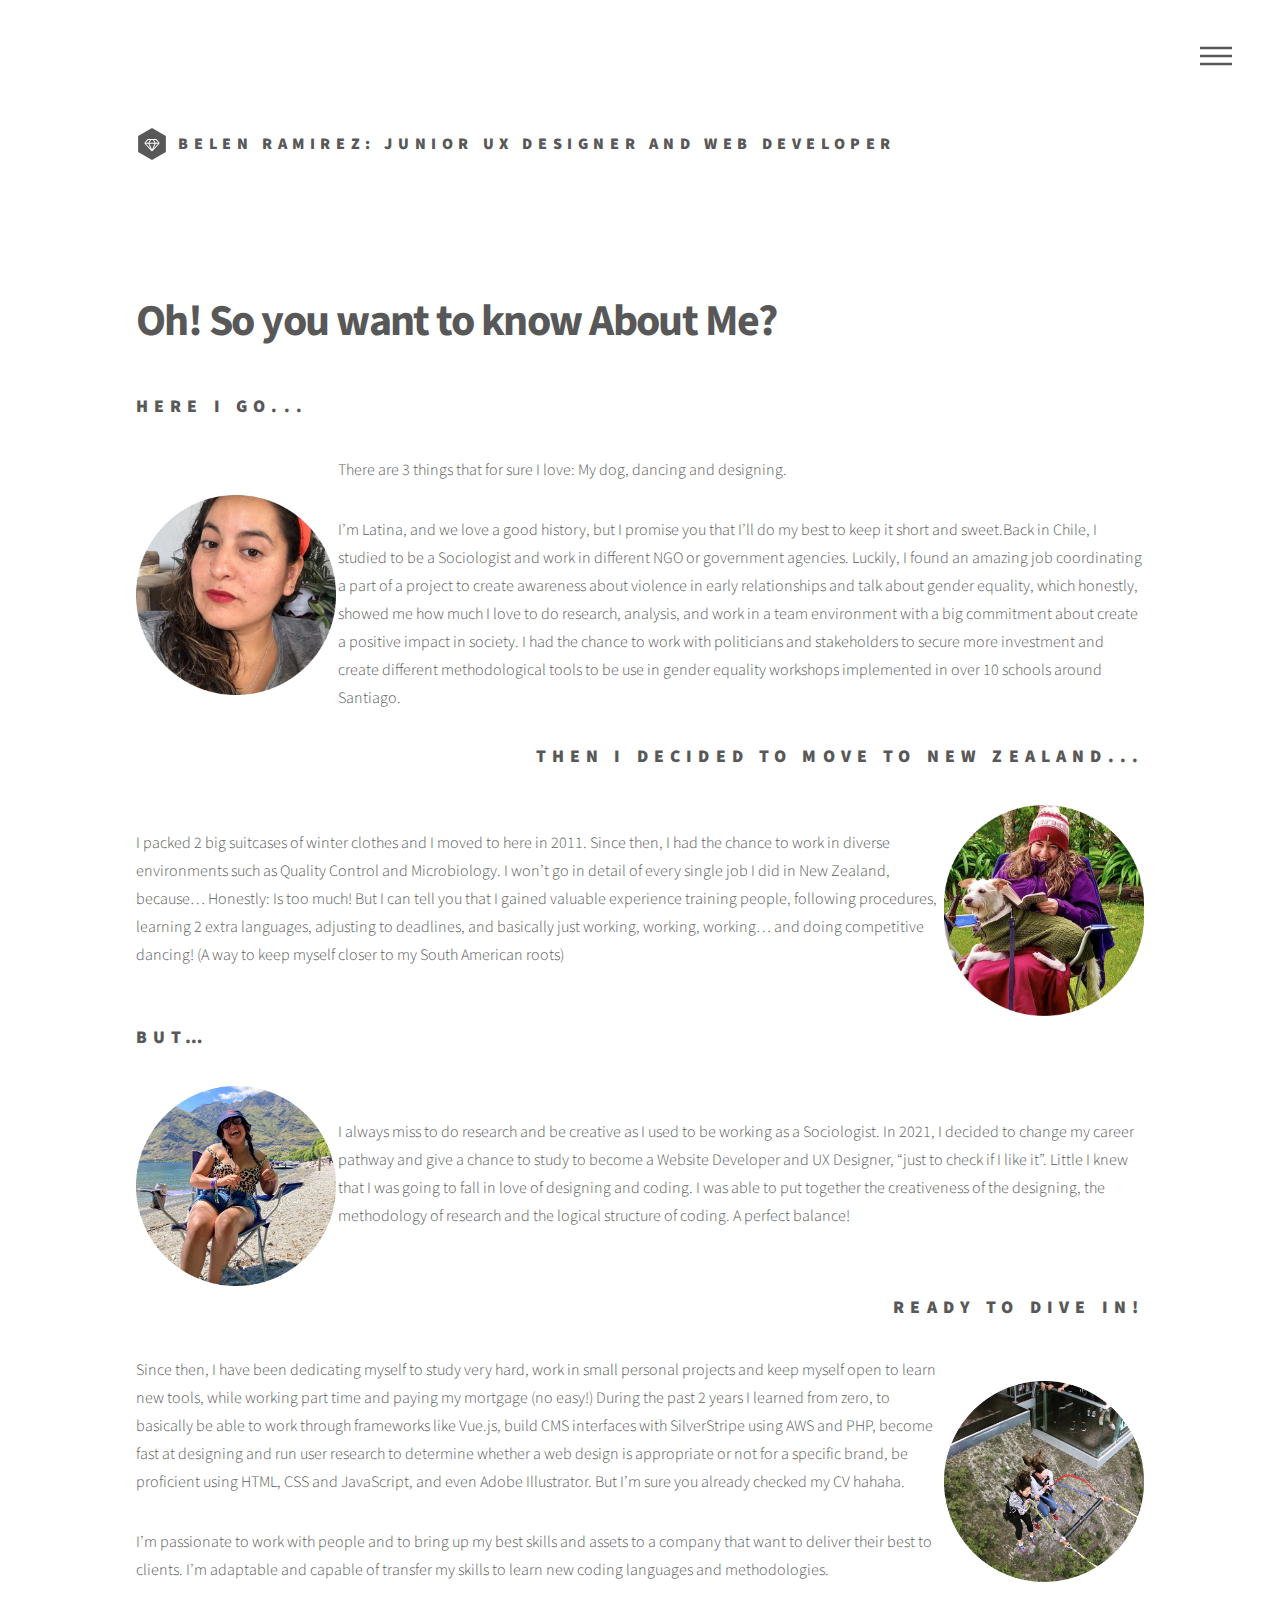
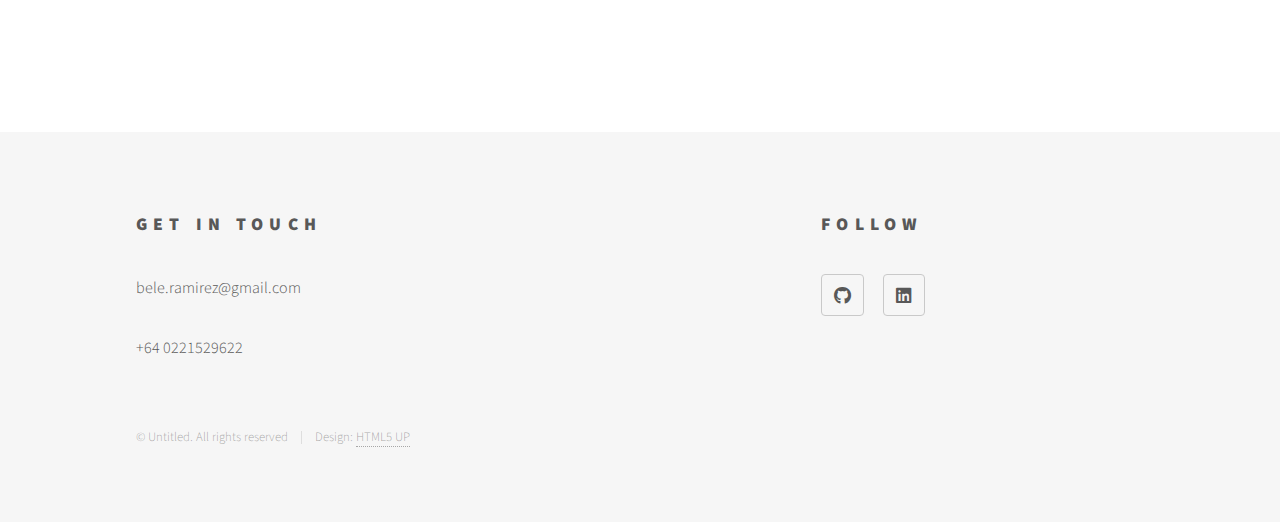
==== about.html @ e883ad3a "about_me_page" ====
<!DOCTYPE HTML>
<!--
	Phantom by HTML5 UP
	html5up.net | @ajlkn
	Free for personal and commercial use under the CCA 3.0 license (html5up.net/license)
-->
<html>
	<head>
		<title>Belen Ramirez Developer & Designer</title>
		<meta charset="utf-8" />
		<meta name="viewport" content="width=device-width, initial-scale=1, user-scalable=no" />
		<link rel="stylesheet" href="assets/css/main.css" />
		<noscript><link rel="stylesheet" href="assets/css/noscript.css" /></noscript>
		<link rel="stylesheet" href="assets/css/my-css.css">
	</head>
	<body class="is-preload">
		<!-- Wrapper -->
			<div id="wrapper">

				<!-- Header -->
					<header id="header">
						<div class="inner">

							<!-- Logo -->
                            <a href="index.html" class="logo">
                                <span class="symbol"><img src="images/logo.svg" alt="" /></span><span class="title">Belen Ramirez: Junior UX Designer and Web Developer </span>
                            </a>

							<!-- Nav -->
								<nav>
									<ul>
										<li><a href="#menu">Menu</a></li>
									</ul>
								</nav>

						</div>
					</header>

				<!-- Menu -->
					<nav id="menu">
						<h2>Menu</h2>
                        <ul>
							<li><a href="index.html">Home</a></li>
							<li><a href="about.html">About</a></li>
							<!-- <li><a href="generic.html">Tempus etiam</a></li>
							<li><a href="generic.html">Consequat dolor</a></li>
							<li><a href="elements.html">Elements</a></li> -->
						</ul>
					</nav>

				<!-- Main -->
					<div id="main">
						<div class="inner">
							<h1>Oh! So you want to know About Me?</h1>
							<!-- <div id="about">
								<img src="./images/about.png" alt="" />
							</div> -->
							<div class="about-me-wrapper">
								<h2 class="about-me-title">Here I go...</h2>
								<div class="about-me-paragraph-wrapper">
									<div class="img-wrapper">
										<img src="./images/about-me-1.png" alt="">
									</div>
									<div class="paragraph-wrapper">
										<p class="paragraph">There are 3 things that for sure I love: My dog, dancing and designing.</p>

										<p class="paragraph">I’m Latina, and we love a good history, but I promise you that I’ll do my best to keep it short and sweet.Back in Chile, I studied to be a Sociologist and work in different NGO or government agencies. Luckily, I found an amazing job coordinating a part of a project to create awareness about violence in early relationships and talk about gender equality, which honestly, showed me how much I love to do research, analysis, and work in a team environment with a big commitment about create a positive impact in society. I had the chance to work with politicians and stakeholders to secure more investment and create different methodological tools to be use in gender equality workshops implemented in over 10 schools around Santiago. </p>
									</div>
								</div>
								<h2 class="right-align">Then I decided to move to New Zealand...</h2>

								<div class="about-me-paragraph-wrapper inverted">
									<div class="img-wrapper">
										<img src="./images/about-me-2.png" alt="">
									</div>
									<div class="paragraph-wrapper">

										<p class="paragraph">I packed 2 big suitcases of winter clothes and I moved to here in 2011. Since then, I had the chance to work in diverse environments such as Quality Control and Microbiology. I won’t go in detail of every single job I did in New Zealand, because… Honestly: Is too much! But I can tell you that I gained valuable experience training people, following procedures, learning 2 extra languages, adjusting to deadlines, and basically just working, working, working…  and doing competitive dancing! (A way to keep myself closer to my South American roots) </p>
									</div>
								</div>

								<h2 class="about-me-title">But…</h2>
								<div class="about-me-paragraph-wrapper">
									<div class="img-wrapper">
										<img src="./images/about-me-4.png" alt="">
									</div>
									<div class="paragraph-wrapper">
										<p class="paragraph">I always miss to do research and be creative as I used to be working as a Sociologist. In 2021, I decided to change my career pathway and give a chance to study to become a Website Developer and UX Designer, “just to check if I like it”. Little I knew that I was going to fall in love of designing and coding. I was able to put together the creativeness of the designing, the methodology of research and the logical structure of coding. A perfect balance!</p>
									</div>
								</div>
								<h2 class="right-align">Ready to dive in!</h2>
								<div class="about-me-paragraph-wrapper inverted">
									<div class="img-wrapper">
										<img src="./images/about-me-6.png" alt="">
									</div>
									<div class="paragraph-wrapper">

										<p class="paragraph">Since then, I have been dedicating myself to study very hard, work in small personal projects and keep myself open to learn new tools, while working part time and paying my mortgage (no easy!) During the past 2 years I learned from zero, to basically be able to work through frameworks like Vue.js, build CMS interfaces with SilverStripe using AWS and PHP, become fast at designing and run user research to determine whether a web design is appropriate or not for a specific brand, be proficient using HTML, CSS and JavaScript, and even Adobe Illustrator. But I’m sure you already checked my CV hahaha.  </p>

										<p class="paragraph">I’m passionate to work with people and to bring up my best skills and assets to a company that want to deliver their best to clients. I’m adaptable and capable of transfer my skills to learn new coding languages and methodologies.</p>
									</div>
								</div>
							</div>
							
						</div>
					</div>

				<!-- Footer -->
					<footer id="footer">
						<div class="inner">
							<section>
								<h2>Get in touch</h2>
                                <p>bele.ramirez@gmail.com</p>
                                <p>+64 0221529622</p>
								<!-- <form method="post" action="#">
									<div class="fields">
										<div class="field half">
											<input type="text" name="name" id="name" placeholder="Name" />
										</div>
										<div class="field half">
											<input type="email" name="email" id="email" placeholder="Email" />
										</div>
										<div class="field">
											<textarea name="message" id="message" placeholder="Message"></textarea>
										</div>
									</div>
									<ul class="actions">
										<li><input type="submit" value="Send" class="primary" /></li>
									</ul>
								</form> -->
							</section>
							<section>
								<h2>Follow</h2>
								<ul class="icons">
									<li><a href="https://github.com/Bolognesia" class="icon brands style2 fa-github"><span class="label">GitHub</span></a></li>
									<li><a href="https://www.linkedin.com/in/belen-ramirez-nz/" class="icon brands style2 fa-linkedin"><span class="label">Linkedin</span></a></li>
								</ul>
							</section>
							<ul class="copyright">
								<li>&copy; Untitled. All rights reserved</li><li>Design: <a href="http://html5up.net">HTML5 UP</a></li>
							</ul>
						</div>
					</footer>

			</div>

		<!-- Scripts -->
			<script src="assets/js/jquery.min.js"></script>
			<script src="assets/js/browser.min.js"></script>
			<script src="assets/js/breakpoints.min.js"></script>
			<script src="assets/js/util.js"></script>
			<script src="assets/js/main.js"></script>

	</body>
</html>
---- assets/css/main.css ----
@import url(fontawesome-all.min.css);
@import url("https://fonts.googleapis.com/css?family=Source+Sans+Pro:300,700,900");

/*
	Phantom by HTML5 UP
	html5up.net | @ajlkn
	Free for personal and commercial use under the CCA 3.0 license (html5up.net/license)
*/

html, body, div, span, applet, object,
iframe, h1, h2, h3, h4, h5, h6, p, blockquote,
pre, a, abbr, acronym, address, big, cite,
code, del, dfn, em, img, ins, kbd, q, s, samp,
small, strike, strong, sub, sup, tt, var, b,
u, i, center, dl, dt, dd, ol, ul, li, fieldset,
form, label, legend, table, caption, tbody,
tfoot, thead, tr, th, td, article, aside,
canvas, details, embed, figure, figcaption,
footer, header, hgroup, menu, nav, output, ruby,
section, summary, time, mark, audio, video {
	margin: 0;
	padding: 0;
	border: 0;
	font-size: 100%;
	font: inherit;
	vertical-align: baseline;}

article, aside, details, figcaption, figure,
footer, header, hgroup, menu, nav, section {
	display: block;}

body {
	line-height: 1;
}

ol, ul {
	list-style: none;
}

blockquote, q {
	quotes: none;
}

	blockquote:before, blockquote:after, q:before, q:after {
		content: '';
		content: none;
	}

table {
	border-collapse: collapse;
	border-spacing: 0;
}

body {
	-webkit-text-size-adjust: none;
}

mark {
	background-color: transparent;
	color: inherit;
}

input::-moz-focus-inner {
	border: 0;
	padding: 0;
}

input, select, textarea {
	-moz-appearance: none;
	-webkit-appearance: none;
	-ms-appearance: none;
	appearance: none;
}

/* Basic */

	@-ms-viewport {
		width: device-width;
	}

	body {
		-ms-overflow-style: scrollbar;
	}

	@media screen and (max-width: 480px) {

		html, body {
			min-width: 320px;
		}

	}

	html {
		box-sizing: border-box;
	}

	*, *:before, *:after {
		box-sizing: inherit;
	}

	body {
		background: #ffffff;
	}

		body.is-preload *, body.is-preload *:before, body.is-preload *:after {
			-moz-animation: none !important;
			-webkit-animation: none !important;
			-ms-animation: none !important;
			animation: none !important;
			-moz-transition: none !important;
			-webkit-transition: none !important;
			-ms-transition: none !important;
			transition: none !important;
		}

/* Type */

	body, input, select, textarea {
		color: #585858;
		font-family: "Source Sans Pro", Helvetica, sans-serif;
		font-size: 16pt;
		font-weight: 300;
		line-height: 1.75;
	}

		@media screen and (max-width: 1680px) {

			body, input, select, textarea {
				font-size: 14pt;
			}

		}

		@media screen and (max-width: 1280px) {

			body, input, select, textarea {
				font-size: 12pt;
			}

		}

	a {
		-moz-transition: border-bottom-color 0.2s ease, color 0.2s ease;
		-webkit-transition: border-bottom-color 0.2s ease, color 0.2s ease;
		-ms-transition: border-bottom-color 0.2s ease, color 0.2s ease;
		transition: border-bottom-color 0.2s ease, color 0.2s ease;
		text-decoration: none;
		color: #585858;
		border-bottom: dotted 1px rgba(88, 88, 88, 0.5);
	}

		a:hover {
			border-bottom-color: transparent;
			color: #f2849e !important;
		}

	strong, b {
		font-weight: 900;
	}

	em, i {
		font-style: italic;
	}

	p {
		margin: 0 0 2em 0;
	}

	h1 {
		font-size: 2.75em;
		font-weight: 700;
		line-height: 1.3;
		margin: 0 0 1em 0;
		letter-spacing: -0.035em;
	}

		h1 a {
			color: inherit;
		}

		@media screen and (max-width: 736px) {

			h1 {
				font-size: 2em;
				margin: 0 0 1em 0;
			}

		}

		@media screen and (max-width: 360px) {

			h1 {
				font-size: 1.75em;
			}

		}

	h2, h3, h4, h5, h6 {
		font-weight: 900;
		line-height: 1.5;
		margin: 0 0 2em 0;
		text-transform: uppercase;
		letter-spacing: 0.35em;
	}

		h2 a, h3 a, h4 a, h5 a, h6 a {
			color: inherit;
		}

	h2 {
		font-size: 1.1em;
	}

	h3 {
		font-size: 1em;
	}

	h4 {
		font-size: 0.8em;
	}

	h5 {
		font-size: 0.8em;
	}

	h6 {
		font-size: 0.8em;
	}

	@media screen and (max-width: 980px) {

		h1 br, h2 br, h3 br, h4 br, h5 br, h6 br {
			display: none;
		}

	}

	@media screen and (max-width: 736px) {

		h2 {
			font-size: 1em;
		}

		h3 {
			font-size: 0.8em;
		}

	}

	sub {
		font-size: 0.8em;
		position: relative;
		top: 0.5em;
	}

	sup {
		font-size: 0.8em;
		position: relative;
		top: -0.5em;
	}

	blockquote {
		border-left: solid 4px #c9c9c9;
		font-style: italic;
		margin: 0 0 2em 0;
		padding: 0.5em 0 0.5em 2em;
	}

	code {
		background: rgba(144, 144, 144, 0.075);
		border-radius: 4px;
		border: solid 1px #c9c9c9;
		font-family: "Courier New", monospace;
		font-size: 0.9em;
		margin: 0 0.25em;
		padding: 0.25em 0.65em;
	}

	pre {
		-webkit-overflow-scrolling: touch;
		font-family: "Courier New", monospace;
		font-size: 0.9em;
		margin: 0 0 2em 0;
	}

		pre code {
			display: block;
			line-height: 1.75;
			padding: 1em 1.5em;
			overflow-x: auto;
		}

	hr {
		border: 0;
		border-bottom: solid 1px #c9c9c9;
		margin: 2em 0;
	}

		hr.major {
			margin: 3em 0;
		}

	.align-left {
		text-align: left;
	}

	.align-center {
		text-align: center;
	}

	.align-right {
		text-align: right;
	}

/* Row */

	.row {
		display: flex;
		flex-wrap: wrap;
		box-sizing: border-box;
		align-items: stretch;
	}

		.row > * {
			box-sizing: border-box;
		}

		.row.gtr-uniform > * > :last-child {
			margin-bottom: 0;
		}

		.row.aln-left {
			justify-content: flex-start;
		}

		.row.aln-center {
			justify-content: center;
		}

		.row.aln-right {
			justify-content: flex-end;
		}

		.row.aln-top {
			align-items: flex-start;
		}

		.row.aln-middle {
			align-items: center;
		}

		.row.aln-bottom {
			align-items: flex-end;
		}

		.row > .imp {
			order: -1;
		}

		.row > .col-1 {
			width: 8.33333%;
		}

		.row > .off-1 {
			margin-left: 8.33333%;
		}

		.row > .col-2 {
			width: 16.66667%;
		}

		.row > .off-2 {
			margin-left: 16.66667%;
		}

		.row > .col-3 {
			width: 25%;
		}

		.row > .off-3 {
			margin-left: 25%;
		}

		.row > .col-4 {
			width: 33.33333%;
		}

		.row > .off-4 {
			margin-left: 33.33333%;
		}

		.row > .col-5 {
			width: 41.66667%;
		}

		.row > .off-5 {
			margin-left: 41.66667%;
		}

		.row > .col-6 {
			width: 50%;
		}

		.row > .off-6 {
			margin-left: 50%;
		}

		.row > .col-7 {
			width: 58.33333%;
		}

		.row > .off-7 {
			margin-left: 58.33333%;
		}

		.row > .col-8 {
			width: 66.66667%;
		}

		.row > .off-8 {
			margin-left: 66.66667%;
		}

		.row > .col-9 {
			width: 75%;
		}

		.row > .off-9 {
			margin-left: 75%;
		}

		.row > .col-10 {
			width: 83.33333%;
		}

		.row > .off-10 {
			margin-left: 83.33333%;
		}

		.row > .col-11 {
			width: 91.66667%;
		}

		.row > .off-11 {
			margin-left: 91.66667%;
		}

		.row > .col-12 {
			width: 100%;
		}

		.row > .off-12 {
			margin-left: 100%;
		}

		.row.gtr-0 {
			margin-top: 0;
			margin-left: 0em;
		}

			.row.gtr-0 > * {
				padding: 0 0 0 0em;
			}

			.row.gtr-0.gtr-uniform {
				margin-top: 0em;
			}

				.row.gtr-0.gtr-uniform > * {
					padding-top: 0em;
				}

		.row.gtr-25 {
			margin-top: 0;
			margin-left: -0.5em;
		}

			.row.gtr-25 > * {
				padding: 0 0 0 0.5em;
			}

			.row.gtr-25.gtr-uniform {
				margin-top: -0.5em;
			}

				.row.gtr-25.gtr-uniform > * {
					padding-top: 0.5em;
				}

		.row.gtr-50 {
			margin-top: 0;
			margin-left: -1em;
		}

			.row.gtr-50 > * {
				padding: 0 0 0 1em;
			}

			.row.gtr-50.gtr-uniform {
				margin-top: -1em;
			}

				.row.gtr-50.gtr-uniform > * {
					padding-top: 1em;
				}

		.row {
			margin-top: 0;
			margin-left: -2em;
		}

			.row > * {
				padding: 0 0 0 2em;
			}

			.row.gtr-uniform {
				margin-top: -2em;
			}

				.row.gtr-uniform > * {
					padding-top: 2em;
				}

		.row.gtr-150 {
			margin-top: 0;
			margin-left: -3em;
		}

			.row.gtr-150 > * {
				padding: 0 0 0 3em;
			}

			.row.gtr-150.gtr-uniform {
				margin-top: -3em;
			}

				.row.gtr-150.gtr-uniform > * {
					padding-top: 3em;
				}

		.row.gtr-200 {
			margin-top: 0;
			margin-left: -4em;
		}

			.row.gtr-200 > * {
				padding: 0 0 0 4em;
			}

			.row.gtr-200.gtr-uniform {
				margin-top: -4em;
			}

				.row.gtr-200.gtr-uniform > * {
					padding-top: 4em;
				}

		@media screen and (max-width: 1680px) {

			.row {
				display: flex;
				flex-wrap: wrap;
				box-sizing: border-box;
				align-items: stretch;
			}

				.row > * {
					box-sizing: border-box;
				}

				.row.gtr-uniform > * > :last-child {
					margin-bottom: 0;
				}

				.row.aln-left {
					justify-content: flex-start;
				}

				.row.aln-center {
					justify-content: center;
				}

				.row.aln-right {
					justify-content: flex-end;
				}

				.row.aln-top {
					align-items: flex-start;
				}

				.row.aln-middle {
					align-items: center;
				}

				.row.aln-bottom {
					align-items: flex-end;
				}

				.row > .imp-xlarge {
					order: -1;
				}

				.row > .col-1-xlarge {
					width: 8.33333%;
				}

				.row > .off-1-xlarge {
					margin-left: 8.33333%;
				}

				.row > .col-2-xlarge {
					width: 16.66667%;
				}

				.row > .off-2-xlarge {
					margin-left: 16.66667%;
				}

				.row > .col-3-xlarge {
					width: 25%;
				}

				.row > .off-3-xlarge {
					margin-left: 25%;
				}

				.row > .col-4-xlarge {
					width: 33.33333%;
				}

				.row > .off-4-xlarge {
					margin-left: 33.33333%;
				}

				.row > .col-5-xlarge {
					width: 41.66667%;
				}

				.row > .off-5-xlarge {
					margin-left: 41.66667%;
				}

				.row > .col-6-xlarge {
					width: 50%;
				}

				.row > .off-6-xlarge {
					margin-left: 50%;
				}

				.row > .col-7-xlarge {
					width: 58.33333%;
				}

				.row > .off-7-xlarge {
					margin-left: 58.33333%;
				}

				.row > .col-8-xlarge {
					width: 66.66667%;
				}

				.row > .off-8-xlarge {
					margin-left: 66.66667%;
				}

				.row > .col-9-xlarge {
					width: 75%;
				}

				.row > .off-9-xlarge {
					margin-left: 75%;
				}

				.row > .col-10-xlarge {
					width: 83.33333%;
				}

				.row > .off-10-xlarge {
					margin-left: 83.33333%;
				}

				.row > .col-11-xlarge {
					width: 91.66667%;
				}

				.row > .off-11-xlarge {
					margin-left: 91.66667%;
				}

				.row > .col-12-xlarge {
					width: 100%;
				}

				.row > .off-12-xlarge {
					margin-left: 100%;
				}

				.row.gtr-0 {
					margin-top: 0;
					margin-left: 0em;
				}

					.row.gtr-0 > * {
						padding: 0 0 0 0em;
					}

					.row.gtr-0.gtr-uniform {
						margin-top: 0em;
					}

						.row.gtr-0.gtr-uniform > * {
							padding-top: 0em;
						}

				.row.gtr-25 {
					margin-top: 0;
					margin-left: -0.5em;
				}

					.row.gtr-25 > * {
						padding: 0 0 0 0.5em;
					}

					.row.gtr-25.gtr-uniform {
						margin-top: -0.5em;
					}

						.row.gtr-25.gtr-uniform > * {
							padding-top: 0.5em;
						}

				.row.gtr-50 {
					margin-top: 0;
					margin-left: -1em;
				}

					.row.gtr-50 > * {
						padding: 0 0 0 1em;
					}

					.row.gtr-50.gtr-uniform {
						margin-top: -1em;
					}

						.row.gtr-50.gtr-uniform > * {
							padding-top: 1em;
						}

				.row {
					margin-top: 0;
					margin-left: -2em;
				}

					.row > * {
						padding: 0 0 0 2em;
					}

					.row.gtr-uniform {
						margin-top: -2em;
					}

						.row.gtr-uniform > * {
							padding-top: 2em;
						}

				.row.gtr-150 {
					margin-top: 0;
					margin-left: -3em;
				}

					.row.gtr-150 > * {
						padding: 0 0 0 3em;
					}

					.row.gtr-150.gtr-uniform {
						margin-top: -3em;
					}

						.row.gtr-150.gtr-uniform > * {
							padding-top: 3em;
						}

				.row.gtr-200 {
					margin-top: 0;
					margin-left: -4em;
				}

					.row.gtr-200 > * {
						padding: 0 0 0 4em;
					}

					.row.gtr-200.gtr-uniform {
						margin-top: -4em;
					}

						.row.gtr-200.gtr-uniform > * {
							padding-top: 4em;
						}

		}

		@media screen and (max-width: 1280px) {

			.row {
				display: flex;
				flex-wrap: wrap;
				box-sizing: border-box;
				align-items: stretch;
			}

				.row > * {
					box-sizing: border-box;
				}

				.row.gtr-uniform > * > :last-child {
					margin-bottom: 0;
				}

				.row.aln-left {
					justify-content: flex-start;
				}

				.row.aln-center {
					justify-content: center;
				}

				.row.aln-right {
					justify-content: flex-end;
				}

				.row.aln-top {
					align-items: flex-start;
				}

				.row.aln-middle {
					align-items: center;
				}

				.row.aln-bottom {
					align-items: flex-end;
				}

				.row > .imp-large {
					order: -1;
				}

				.row > .col-1-large {
					width: 8.33333%;
				}

				.row > .off-1-large {
					margin-left: 8.33333%;
				}

				.row > .col-2-large {
					width: 16.66667%;
				}

				.row > .off-2-large {
					margin-left: 16.66667%;
				}

				.row > .col-3-large {
					width: 25%;
				}

				.row > .off-3-large {
					margin-left: 25%;
				}

				.row > .col-4-large {
					width: 33.33333%;
				}

				.row > .off-4-large {
					margin-left: 33.33333%;
				}

				.row > .col-5-large {
					width: 41.66667%;
				}

				.row > .off-5-large {
					margin-left: 41.66667%;
				}

				.row > .col-6-large {
					width: 50%;
				}

				.row > .off-6-large {
					margin-left: 50%;
				}

				.row > .col-7-large {
					width: 58.33333%;
				}

				.row > .off-7-large {
					margin-left: 58.33333%;
				}

				.row > .col-8-large {
					width: 66.66667%;
				}

				.row > .off-8-large {
					margin-left: 66.66667%;
				}

				.row > .col-9-large {
					width: 75%;
				}

				.row > .off-9-large {
					margin-left: 75%;
				}

				.row > .col-10-large {
					width: 83.33333%;
				}

				.row > .off-10-large {
					margin-left: 83.33333%;
				}

				.row > .col-11-large {
					width: 91.66667%;
				}

				.row > .off-11-large {
					margin-left: 91.66667%;
				}

				.row > .col-12-large {
					width: 100%;
				}

				.row > .off-12-large {
					margin-left: 100%;
				}

				.row.gtr-0 {
					margin-top: 0;
					margin-left: 0em;
				}

					.row.gtr-0 > * {
						padding: 0 0 0 0em;
					}

					.row.gtr-0.gtr-uniform {
						margin-top: 0em;
					}

						.row.gtr-0.gtr-uniform > * {
							padding-top: 0em;
						}

				.row.gtr-25 {
					margin-top: 0;
					margin-left: -0.5em;
				}

					.row.gtr-25 > * {
						padding: 0 0 0 0.5em;
					}

					.row.gtr-25.gtr-uniform {
						margin-top: -0.5em;
					}

						.row.gtr-25.gtr-uniform > * {
							padding-top: 0.5em;
						}

				.row.gtr-50 {
					margin-top: 0;
					margin-left: -1em;
				}

					.row.gtr-50 > * {
						padding: 0 0 0 1em;
					}

					.row.gtr-50.gtr-uniform {
						margin-top: -1em;
					}

						.row.gtr-50.gtr-uniform > * {
							padding-top: 1em;
						}

				.row {
					margin-top: 0;
					margin-left: -2em;
				}

					.row > * {
						padding: 0 0 0 2em;
					}

					.row.gtr-uniform {
						margin-top: -2em;
					}

						.row.gtr-uniform > * {
							padding-top: 2em;
						}

				.row.gtr-150 {
					margin-top: 0;
					margin-left: -3em;
				}

					.row.gtr-150 > * {
						padding: 0 0 0 3em;
					}

					.row.gtr-150.gtr-uniform {
						margin-top: -3em;
					}

						.row.gtr-150.gtr-uniform > * {
							padding-top: 3em;
						}

				.row.gtr-200 {
					margin-top: 0;
					margin-left: -4em;
				}

					.row.gtr-200 > * {
						padding: 0 0 0 4em;
					}

					.row.gtr-200.gtr-uniform {
						margin-top: -4em;
					}

						.row.gtr-200.gtr-uniform > * {
							padding-top: 4em;
						}

		}

		@media screen and (max-width: 980px) {

			.row {
				display: flex;
				flex-wrap: wrap;
				box-sizing: border-box;
				align-items: stretch;
			}

				.row > * {
					box-sizing: border-box;
				}

				.row.gtr-uniform > * > :last-child {
					margin-bottom: 0;
				}

				.row.aln-left {
					justify-content: flex-start;
				}

				.row.aln-center {
					justify-content: center;
				}

				.row.aln-right {
					justify-content: flex-end;
				}

				.row.aln-top {
					align-items: flex-start;
				}

				.row.aln-middle {
					align-items: center;
				}

				.row.aln-bottom {
					align-items: flex-end;
				}

				.row > .imp-medium {
					order: -1;
				}

				.row > .col-1-medium {
					width: 8.33333%;
				}

				.row > .off-1-medium {
					margin-left: 8.33333%;
				}

				.row > .col-2-medium {
					width: 16.66667%;
				}

				.row > .off-2-medium {
					margin-left: 16.66667%;
				}

				.row > .col-3-medium {
					width: 25%;
				}

				.row > .off-3-medium {
					margin-left: 25%;
				}

				.row > .col-4-medium {
					width: 33.33333%;
				}

				.row > .off-4-medium {
					margin-left: 33.33333%;
				}

				.row > .col-5-medium {
					width: 41.66667%;
				}

				.row > .off-5-medium {
					margin-left: 41.66667%;
				}

				.row > .col-6-medium {
					width: 50%;
				}

				.row > .off-6-medium {
					margin-left: 50%;
				}

				.row > .col-7-medium {
					width: 58.33333%;
				}

				.row > .off-7-medium {
					margin-left: 58.33333%;
				}

				.row > .col-8-medium {
					width: 66.66667%;
				}

				.row > .off-8-medium {
					margin-left: 66.66667%;
				}

				.row > .col-9-medium {
					width: 75%;
				}

				.row > .off-9-medium {
					margin-left: 75%;
				}

				.row > .col-10-medium {
					width: 83.33333%;
				}

				.row > .off-10-medium {
					margin-left: 83.33333%;
				}

				.row > .col-11-medium {
					width: 91.66667%;
				}

				.row > .off-11-medium {
					margin-left: 91.66667%;
				}

				.row > .col-12-medium {
					width: 100%;
				}

				.row > .off-12-medium {
					margin-left: 100%;
				}

				.row.gtr-0 {
					margin-top: 0;
					margin-left: 0em;
				}

					.row.gtr-0 > * {
						padding: 0 0 0 0em;
					}

					.row.gtr-0.gtr-uniform {
						margin-top: 0em;
					}

						.row.gtr-0.gtr-uniform > * {
							padding-top: 0em;
						}

				.row.gtr-25 {
					margin-top: 0;
					margin-left: -0.375em;
				}

					.row.gtr-25 > * {
						padding: 0 0 0 0.375em;
					}

					.row.gtr-25.gtr-uniform {
						margin-top: -0.375em;
					}

						.row.gtr-25.gtr-uniform > * {
							padding-top: 0.375em;
						}

				.row.gtr-50 {
					margin-top: 0;
					margin-left: -0.75em;
				}

					.row.gtr-50 > * {
						padding: 0 0 0 0.75em;
					}

					.row.gtr-50.gtr-uniform {
						margin-top: -0.75em;
					}

						.row.gtr-50.gtr-uniform > * {
							padding-top: 0.75em;
						}

				.row {
					margin-top: 0;
					margin-left: -1.5em;
				}

					.row > * {
						padding: 0 0 0 1.5em;
					}

					.row.gtr-uniform {
						margin-top: -1.5em;
					}

						.row.gtr-uniform > * {
							padding-top: 1.5em;
						}

				.row.gtr-150 {
					margin-top: 0;
					margin-left: -2.25em;
				}

					.row.gtr-150 > * {
						padding: 0 0 0 2.25em;
					}

					.row.gtr-150.gtr-uniform {
						margin-top: -2.25em;
					}

						.row.gtr-150.gtr-uniform > * {
							padding-top: 2.25em;
						}

				.row.gtr-200 {
					margin-top: 0;
					margin-left: -3em;
				}

					.row.gtr-200 > * {
						padding: 0 0 0 3em;
					}

					.row.gtr-200.gtr-uniform {
						margin-top: -3em;
					}

						.row.gtr-200.gtr-uniform > * {
							padding-top: 3em;
						}

		}

		@media screen and (max-width: 736px) {

			.row {
				display: flex;
				flex-wrap: wrap;
				box-sizing: border-box;
				align-items: stretch;
			}

				.row > * {
					box-sizing: border-box;
				}

				.row.gtr-uniform > * > :last-child {
					margin-bottom: 0;
				}

				.row.aln-left {
					justify-content: flex-start;
				}

				.row.aln-center {
					justify-content: center;
				}

				.row.aln-right {
					justify-content: flex-end;
				}

				.row.aln-top {
					align-items: flex-start;
				}

				.row.aln-middle {
					align-items: center;
				}

				.row.aln-bottom {
					align-items: flex-end;
				}

				.row > .imp-small {
					order: -1;
				}

				.row > .col-1-small {
					width: 8.33333%;
				}

				.row > .off-1-small {
					margin-left: 8.33333%;
				}

				.row > .col-2-small {
					width: 16.66667%;
				}

				.row > .off-2-small {
					margin-left: 16.66667%;
				}

				.row > .col-3-small {
					width: 25%;
				}

				.row > .off-3-small {
					margin-left: 25%;
				}

				.row > .col-4-small {
					width: 33.33333%;
				}

				.row > .off-4-small {
					margin-left: 33.33333%;
				}

				.row > .col-5-small {
					width: 41.66667%;
				}

				.row > .off-5-small {
					margin-left: 41.66667%;
				}

				.row > .col-6-small {
					width: 50%;
				}

				.row > .off-6-small {
					margin-left: 50%;
				}

				.row > .col-7-small {
					width: 58.33333%;
				}

				.row > .off-7-small {
					margin-left: 58.33333%;
				}

				.row > .col-8-small {
					width: 66.66667%;
				}

				.row > .off-8-small {
					margin-left: 66.66667%;
				}

				.row > .col-9-small {
					width: 75%;
				}

				.row > .off-9-small {
					margin-left: 75%;
				}

				.row > .col-10-small {
					width: 83.33333%;
				}

				.row > .off-10-small {
					margin-left: 83.33333%;
				}

				.row > .col-11-small {
					width: 91.66667%;
				}

				.row > .off-11-small {
					margin-left: 91.66667%;
				}

				.row > .col-12-small {
					width: 100%;
				}

				.row > .off-12-small {
					margin-left: 100%;
				}

				.row.gtr-0 {
					margin-top: 0;
					margin-left: 0em;
				}

					.row.gtr-0 > * {
						padding: 0 0 0 0em;
					}

					.row.gtr-0.gtr-uniform {
						margin-top: 0em;
					}

						.row.gtr-0.gtr-uniform > * {
							padding-top: 0em;
						}

				.row.gtr-25 {
					margin-top: 0;
					margin-left: -0.25em;
				}

					.row.gtr-25 > * {
						padding: 0 0 0 0.25em;
					}

					.row.gtr-25.gtr-uniform {
						margin-top: -0.25em;
					}

						.row.gtr-25.gtr-uniform > * {
							padding-top: 0.25em;
						}

				.row.gtr-50 {
					margin-top: 0;
					margin-left: -0.5em;
				}

					.row.gtr-50 > * {
						padding: 0 0 0 0.5em;
					}

					.row.gtr-50.gtr-uniform {
						margin-top: -0.5em;
					}

						.row.gtr-50.gtr-uniform > * {
							padding-top: 0.5em;
						}

				.row {
					margin-top: 0;
					margin-left: -1em;
				}

					.row > * {
						padding: 0 0 0 1em;
					}

					.row.gtr-uniform {
						margin-top: -1em;
					}

						.row.gtr-uniform > * {
							padding-top: 1em;
						}

				.row.gtr-150 {
					margin-top: 0;
					margin-left: -1.5em;
				}

					.row.gtr-150 > * {
						padding: 0 0 0 1.5em;
					}

					.row.gtr-150.gtr-uniform {
						margin-top: -1.5em;
					}

						.row.gtr-150.gtr-uniform > * {
							padding-top: 1.5em;
						}

				.row.gtr-200 {
					margin-top: 0;
					margin-left: -2em;
				}

					.row.gtr-200 > * {
						padding: 0 0 0 2em;
					}

					.row.gtr-200.gtr-uniform {
						margin-top: -2em;
					}

						.row.gtr-200.gtr-uniform > * {
							padding-top: 2em;
						}

		}

		@media screen and (max-width: 480px) {

			.row {
				display: flex;
				flex-wrap: wrap;
				box-sizing: border-box;
				align-items: stretch;
			}

				.row > * {
					box-sizing: border-box;
				}

				.row.gtr-uniform > * > :last-child {
					margin-bottom: 0;
				}

				.row.aln-left {
					justify-content: flex-start;
				}

				.row.aln-center {
					justify-content: center;
				}

				.row.aln-right {
					justify-content: flex-end;
				}

				.row.aln-top {
					align-items: flex-start;
				}

				.row.aln-middle {
					align-items: center;
				}

				.row.aln-bottom {
					align-items: flex-end;
				}

				.row > .imp-xsmall {
					order: -1;
				}

				.row > .col-1-xsmall {
					width: 8.33333%;
				}

				.row > .off-1-xsmall {
					margin-left: 8.33333%;
				}

				.row > .col-2-xsmall {
					width: 16.66667%;
				}

				.row > .off-2-xsmall {
					margin-left: 16.66667%;
				}

				.row > .col-3-xsmall {
					width: 25%;
				}

				.row > .off-3-xsmall {
					margin-left: 25%;
				}

				.row > .col-4-xsmall {
					width: 33.33333%;
				}

				.row > .off-4-xsmall {
					margin-left: 33.33333%;
				}

				.row > .col-5-xsmall {
					width: 41.66667%;
				}

				.row > .off-5-xsmall {
					margin-left: 41.66667%;
				}

				.row > .col-6-xsmall {
					width: 50%;
				}

				.row > .off-6-xsmall {
					margin-left: 50%;
				}

				.row > .col-7-xsmall {
					width: 58.33333%;
				}

				.row > .off-7-xsmall {
					margin-left: 58.33333%;
				}

				.row > .col-8-xsmall {
					width: 66.66667%;
				}

				.row > .off-8-xsmall {
					margin-left: 66.66667%;
				}

				.row > .col-9-xsmall {
					width: 75%;
				}

				.row > .off-9-xsmall {
					margin-left: 75%;
				}

				.row > .col-10-xsmall {
					width: 83.33333%;
				}

				.row > .off-10-xsmall {
					margin-left: 83.33333%;
				}

				.row > .col-11-xsmall {
					width: 91.66667%;
				}

				.row > .off-11-xsmall {
					margin-left: 91.66667%;
				}

				.row > .col-12-xsmall {
					width: 100%;
				}

				.row > .off-12-xsmall {
					margin-left: 100%;
				}

				.row.gtr-0 {
					margin-top: 0;
					margin-left: 0em;
				}

					.row.gtr-0 > * {
						padding: 0 0 0 0em;
					}

					.row.gtr-0.gtr-uniform {
						margin-top: 0em;
					}

						.row.gtr-0.gtr-uniform > * {
							padding-top: 0em;
						}

				.row.gtr-25 {
					margin-top: 0;
					margin-left: -0.25em;
				}

					.row.gtr-25 > * {
						padding: 0 0 0 0.25em;
					}

					.row.gtr-25.gtr-uniform {
						margin-top: -0.25em;
					}

						.row.gtr-25.gtr-uniform > * {
							padding-top: 0.25em;
						}

				.row.gtr-50 {
					margin-top: 0;
					margin-left: -0.5em;
				}

					.row.gtr-50 > * {
						padding: 0 0 0 0.5em;
					}

					.row.gtr-50.gtr-uniform {
						margin-top: -0.5em;
					}

						.row.gtr-50.gtr-uniform > * {
							padding-top: 0.5em;
						}

				.row {
					margin-top: 0;
					margin-left: -1em;
				}

					.row > * {
						padding: 0 0 0 1em;
					}

					.row.gtr-uniform {
						margin-top: -1em;
					}

						.row.gtr-uniform > * {
							padding-top: 1em;
						}

				.row.gtr-150 {
					margin-top: 0;
					margin-left: -1.5em;
				}

					.row.gtr-150 > * {
						padding: 0 0 0 1.5em;
					}

					.row.gtr-150.gtr-uniform {
						margin-top: -1.5em;
					}

						.row.gtr-150.gtr-uniform > * {
							padding-top: 1.5em;
						}

				.row.gtr-200 {
					margin-top: 0;
					margin-left: -2em;
				}

					.row.gtr-200 > * {
						padding: 0 0 0 2em;
					}

					.row.gtr-200.gtr-uniform {
						margin-top: -2em;
					}

						.row.gtr-200.gtr-uniform > * {
							padding-top: 2em;
						}

		}

/* Section/Article */

	section.special, article.special {
		text-align: center;
	}

	header p {
		margin-top: -1em;
	}

	@media screen and (max-width: 736px) {

		header p {
			margin-top: 0;
		}

	}

/* Icon */

	.icon {
		text-decoration: none;
		border-bottom: none;
		position: relative;
	}

		.icon:before {
			-moz-osx-font-smoothing: grayscale;
			-webkit-font-smoothing: antialiased;
			display: inline-block;
			font-style: normal;
			font-variant: normal;
			text-rendering: auto;
			line-height: 1;
			text-transform: none !important;
			font-family: 'Font Awesome 5 Free';
			font-weight: 400;
		}

		.icon > .label {
			display: none;
		}

		.icon:before {
			line-height: inherit;
		}

		.icon.solid:before {
			font-weight: 900;
		}

		.icon.brands:before {
			font-family: 'Font Awesome 5 Brands';
		}

		.icon.style2 {
			-moz-transition: background-color 0.2s ease-in-out, color 0.2s ease-in-out, border-color 0.2s ease-in-out;
			-webkit-transition: background-color 0.2s ease-in-out, color 0.2s ease-in-out, border-color 0.2s ease-in-out;
			-ms-transition: background-color 0.2s ease-in-out, color 0.2s ease-in-out, border-color 0.2s ease-in-out;
			transition: background-color 0.2s ease-in-out, color 0.2s ease-in-out, border-color 0.2s ease-in-out;
			background-color: transparent;
			border: solid 1px #c9c9c9;
			border-radius: 4px;
			width: 2.65em;
			height: 2.65em;
			display: inline-block;
			text-align: center;
			line-height: 2.65em;
			color: inherit;
		}

			.icon.style2:before {
				font-size: 1.1em;
			}

			.icon.style2:hover {
				color: #f2849e;
				border-color: #f2849e;
			}

			.icon.style2:active {
				background-color: rgba(242, 132, 158, 0.1);
			}

/* List */

	ol {
		list-style: decimal;
		margin: 0 0 2em 0;
		padding-left: 1.25em;
	}

		ol li {
			padding-left: 0.25em;
		}

	ul {
		list-style: disc;
		margin: 0 0 2em 0;
		padding-left: 1em;
	}

		ul li {
			padding-left: 0.5em;
		}

		ul.alt {
			list-style: none;
			padding-left: 0;
		}

			ul.alt li {
				border-top: solid 1px #c9c9c9;
				padding: 0.5em 0;
			}

				ul.alt li:first-child {
					border-top: 0;
					padding-top: 0;
				}

	dl {
		margin: 0 0 2em 0;
	}

		dl dt {
			display: block;
			font-weight: 900;
			margin: 0 0 1em 0;
		}

		dl dd {
			margin-left: 2em;
		}

/* Actions */

	ul.actions {
		display: -moz-flex;
		display: -webkit-flex;
		display: -ms-flex;
		display: flex;
		cursor: default;
		list-style: none;
		margin-left: -1em;
		padding-left: 0;
	}

		ul.actions li {
			padding: 0 0 0 1em;
			vertical-align: middle;
		}

		ul.actions.special {
			-moz-justify-content: center;
			-webkit-justify-content: center;
			-ms-justify-content: center;
			justify-content: center;
			width: 100%;
			margin-left: 0;
		}

			ul.actions.special li:first-child {
				padding-left: 0;
			}

		ul.actions.stacked {
			-moz-flex-direction: column;
			-webkit-flex-direction: column;
			-ms-flex-direction: column;
			flex-direction: column;
			margin-left: 0;
		}

			ul.actions.stacked li {
				padding: 1.3em 0 0 0;
			}

				ul.actions.stacked li:first-child {
					padding-top: 0;
				}

		ul.actions.fit {
			width: calc(100% + 1em);
		}

			ul.actions.fit li {
				-moz-flex-grow: 1;
				-webkit-flex-grow: 1;
				-ms-flex-grow: 1;
				flex-grow: 1;
				-moz-flex-shrink: 1;
				-webkit-flex-shrink: 1;
				-ms-flex-shrink: 1;
				flex-shrink: 1;
				width: 100%;
			}

				ul.actions.fit li > * {
					width: 100%;
				}

			ul.actions.fit.stacked {
				width: 100%;
			}

		@media screen and (max-width: 480px) {

			ul.actions:not(.fixed) {
				-moz-flex-direction: column;
				-webkit-flex-direction: column;
				-ms-flex-direction: column;
				flex-direction: column;
				margin-left: 0;
				width: 100% !important;
			}

				ul.actions:not(.fixed) li {
					-moz-flex-grow: 1;
					-webkit-flex-grow: 1;
					-ms-flex-grow: 1;
					flex-grow: 1;
					-moz-flex-shrink: 1;
					-webkit-flex-shrink: 1;
					-ms-flex-shrink: 1;
					flex-shrink: 1;
					padding: 1em 0 0 0;
					text-align: center;
					width: 100%;
				}

					ul.actions:not(.fixed) li > * {
						width: 100%;
					}

					ul.actions:not(.fixed) li:first-child {
						padding-top: 0;
					}

					ul.actions:not(.fixed) li input[type="submit"],
					ul.actions:not(.fixed) li input[type="reset"],
					ul.actions:not(.fixed) li input[type="button"],
					ul.actions:not(.fixed) li button,
					ul.actions:not(.fixed) li .button {
						width: 100%;
					}

						ul.actions:not(.fixed) li input[type="submit"].icon:before,
						ul.actions:not(.fixed) li input[type="reset"].icon:before,
						ul.actions:not(.fixed) li input[type="button"].icon:before,
						ul.actions:not(.fixed) li button.icon:before,
						ul.actions:not(.fixed) li .button.icon:before {
							margin-left: -0.5rem;
						}

		}

/* Icons */

	ul.icons {
		cursor: default;
		list-style: none;
		padding-left: 0;
		margin: -1em 0 2em -1em;
	}

		ul.icons li {
			display: inline-block;
			padding: 1em 0 0 1em;
		}

/* Form */

	form {
		margin: 0 0 2em 0;
		overflow-x: hidden;
	}

		form > :last-child {
			margin-bottom: 0;
		}

		form > .fields {
			display: -moz-flex;
			display: -webkit-flex;
			display: -ms-flex;
			display: flex;
			-moz-flex-wrap: wrap;
			-webkit-flex-wrap: wrap;
			-ms-flex-wrap: wrap;
			flex-wrap: wrap;
			width: calc(100% + 3em);
			margin: -1.5em 0 2em -1.5em;
		}

			form > .fields > .field {
				-moz-flex-grow: 0;
				-webkit-flex-grow: 0;
				-ms-flex-grow: 0;
				flex-grow: 0;
				-moz-flex-shrink: 0;
				-webkit-flex-shrink: 0;
				-ms-flex-shrink: 0;
				flex-shrink: 0;
				padding: 1.5em 0 0 1.5em;
				width: calc(100% - 1.5em);
			}

				form > .fields > .field.half {
					width: calc(50% - 0.75em);
				}

				form > .fields > .field.third {
					width: calc(100%/3 - 0.5em);
				}

				form > .fields > .field.quarter {
					width: calc(25% - 0.375em);
				}

		@media screen and (max-width: 480px) {

			form > .fields {
				width: calc(100% + 3em);
				margin: -1.5em 0 2em -1.5em;
			}

				form > .fields > .field {
					padding: 1.5em 0 0 1.5em;
					width: calc(100% - 1.5em);
				}

					form > .fields > .field.half {
						width: calc(100% - 1.5em);
					}

					form > .fields > .field.third {
						width: calc(100% - 1.5em);
					}

					form > .fields > .field.quarter {
						width: calc(100% - 1.5em);
					}

		}

	label {
		display: block;
		font-size: 0.9em;
		font-weight: 900;
		margin: 0 0 1em 0;
	}

	input[type="text"],
	input[type="password"],
	input[type="email"],
	input[type="tel"],
	select,
	textarea {
		-moz-appearance: none;
		-webkit-appearance: none;
		-ms-appearance: none;
		appearance: none;
		background-color: transparent;
		border: none;
		border-radius: 0;
		border-bottom: solid 1px #c9c9c9;
		color: inherit;
		display: block;
		outline: 0;
		padding: 0;
		text-decoration: none;
		width: 100%;
	}

		input[type="text"]:invalid,
		input[type="password"]:invalid,
		input[type="email"]:invalid,
		input[type="tel"]:invalid,
		select:invalid,
		textarea:invalid {
			box-shadow: none;
		}

		input[type="text"]:focus,
		input[type="password"]:focus,
		input[type="email"]:focus,
		input[type="tel"]:focus,
		select:focus,
		textarea:focus {
			border-bottom-color: #f2849e;
			box-shadow: inset 0 -1px 0 0 #f2849e;
		}

	select {
		background-image: url("data:image/svg+xml;charset=utf8,%3Csvg xmlns='http://www.w3.org/2000/svg' width='40' height='40' preserveAspectRatio='none' viewBox='0 0 40 40'%3E%3Cpath d='M9.4,12.3l10.4,10.4l10.4-10.4c0.2-0.2,0.5-0.4,0.9-0.4c0.3,0,0.6,0.1,0.9,0.4l3.3,3.3c0.2,0.2,0.4,0.5,0.4,0.9 c0,0.4-0.1,0.6-0.4,0.9L20.7,31.9c-0.2,0.2-0.5,0.4-0.9,0.4c-0.3,0-0.6-0.1-0.9-0.4L4.3,17.3c-0.2-0.2-0.4-0.5-0.4-0.9 c0-0.4,0.1-0.6,0.4-0.9l3.3-3.3c0.2-0.2,0.5-0.4,0.9-0.4S9.1,12.1,9.4,12.3z' fill='%23c9c9c9' /%3E%3C/svg%3E");
		background-size: 1.25rem;
		background-repeat: no-repeat;
		background-position: calc(100% - 1rem) center;
		height: 3em;
		padding-right: 3em;
		text-overflow: ellipsis;
	}

		select option {
			background: #ffffff;
		}

		select:focus::-ms-value {
			background-color: transparent;
		}

		select::-ms-expand {
			display: none;
		}

	input[type="text"],
	input[type="password"],
	input[type="email"],
	select {
		height: 3em;
	}

	textarea {
		padding: 0;
		min-height: 3.75em;
	}

	input[type="checkbox"],
	input[type="radio"] {
		-moz-appearance: none;
		-webkit-appearance: none;
		-ms-appearance: none;
		appearance: none;
		display: block;
		float: left;
		margin-right: -2em;
		opacity: 0;
		width: 1em;
		z-index: -1;
	}

		input[type="checkbox"] + label,
		input[type="radio"] + label {
			text-decoration: none;
			color: #585858;
			cursor: pointer;
			display: inline-block;
			font-size: 1em;
			font-weight: 300;
			padding-left: 2.55em;
			padding-right: 0.75em;
			position: relative;
		}

			input[type="checkbox"] + label:before,
			input[type="radio"] + label:before {
				-moz-osx-font-smoothing: grayscale;
				-webkit-font-smoothing: antialiased;
				display: inline-block;
				font-style: normal;
				font-variant: normal;
				text-rendering: auto;
				line-height: 1;
				text-transform: none !important;
				font-family: 'Font Awesome 5 Free';
				font-weight: 900;
			}

			input[type="checkbox"] + label:before,
			input[type="radio"] + label:before {
				border-radius: 4px;
				border: solid 1px #c9c9c9;
				content: '';
				display: inline-block;
				font-size: 0.8em;
				height: 2.25em;
				left: 0;
				line-height: 2.25em;
				position: absolute;
				text-align: center;
				top: 0;
				width: 2.25em;
			}

		input[type="checkbox"]:checked + label:before,
		input[type="radio"]:checked + label:before {
			background: #585858;
			border-color: #585858;
			color: #ffffff;
			content: '\f00c';
		}

		input[type="checkbox"]:focus + label:before,
		input[type="radio"]:focus + label:before {
			border-color: #f2849e;
			box-shadow: 0 0 0 1px #f2849e;
		}

	input[type="checkbox"] + label:before {
		border-radius: 4px;
	}

	input[type="radio"] + label:before {
		border-radius: 100%;
	}

/* Box */

	.box {
		border-radius: 4px;
		border: solid 1px #c9c9c9;
		margin-bottom: 2em;
		padding: 1.5em;
	}

		.box > :last-child,
		.box > :last-child > :last-child,
		.box > :last-child > :last-child > :last-child {
			margin-bottom: 0;
		}

		.box.alt {
			border: 0;
			border-radius: 0;
			padding: 0;
		}

/* Image */

	.image {
		border-radius: 4px;
		border: 0;
		display: inline-block;
		position: relative;
	}

		.image img {
			border-radius: 4px;
			display: block;
		}

		.image.left, .image.right {
			max-width: 40%;
		}

			.image.left img, .image.right img {
				width: 100%;
			}

		.image.left {
			float: left;
			padding: 0 1.5em 1em 0;
			top: 0.25em;
		}

		.image.right {
			float: right;
			padding: 0 0 1em 1.5em;
			top: 0.25em;
		}

		.image.fit {
			display: block;
			margin: 0 0 2em 0;
			width: 100%;
		}

			.image.fit img {
				width: 100%;
			}

		.image.main {
			display: block;
			margin: 0 0 3em 0;
			width: 100%;
		}

			.image.main img {
				width: 100%;
			}

			@media screen and (max-width: 736px) {

				.image.main {
					margin: 0 0 2em 0;
				}

			}

/* Table */

	.table-wrapper {
		-webkit-overflow-scrolling: touch;
		overflow-x: auto;
	}

	table {
		margin: 0 0 2em 0;
		width: 100%;
	}

		table tbody tr {
			border: solid 1px #c9c9c9;
			border-left: 0;
			border-right: 0;
		}

			table tbody tr:nth-child(2n + 1) {
				background-color: rgba(144, 144, 144, 0.075);
			}

		table td {
			padding: 0.75em 0.75em;
		}

		table th {
			font-size: 0.9em;
			font-weight: 900;
			padding: 0 0.75em 0.75em 0.75em;
			text-align: left;
		}

		table thead {
			border-bottom: solid 2px #c9c9c9;
		}

		table tfoot {
			border-top: solid 2px #c9c9c9;
		}

		table.alt {
			border-collapse: separate;
		}

			table.alt tbody tr td {
				border: solid 1px #c9c9c9;
				border-left-width: 0;
				border-top-width: 0;
			}

				table.alt tbody tr td:first-child {
					border-left-width: 1px;
				}

			table.alt tbody tr:first-child td {
				border-top-width: 1px;
			}

			table.alt thead {
				border-bottom: 0;
			}

			table.alt tfoot {
				border-top: 0;
			}

/* Button */

	input[type="submit"],
	input[type="reset"],
	input[type="button"],
	button,
	.button {
		-moz-appearance: none;
		-webkit-appearance: none;
		-ms-appearance: none;
		appearance: none;
		-moz-transition: background-color 0.2s ease-in-out, color 0.2s ease-in-out, box-shadow 0.2s ease-in-out;
		-webkit-transition: background-color 0.2s ease-in-out, color 0.2s ease-in-out, box-shadow 0.2s ease-in-out;
		-ms-transition: background-color 0.2s ease-in-out, color 0.2s ease-in-out, box-shadow 0.2s ease-in-out;
		transition: background-color 0.2s ease-in-out, color 0.2s ease-in-out, box-shadow 0.2s ease-in-out;
		background-color: transparent;
		border-radius: 4px;
		border: 0;
		box-shadow: inset 0 0 0 2px #585858;
		color: #585858 !important;
		cursor: pointer;
		display: inline-block;
		font-size: 0.8em;
		font-weight: 900;
		height: 3.5em;
		letter-spacing: 0.35em;
		line-height: 3.45em;
		overflow: hidden;
		padding: 0 1.25em 0 1.6em;
		text-align: center;
		text-decoration: none;
		text-overflow: ellipsis;
		text-transform: uppercase;
		white-space: nowrap;
	}

		input[type="submit"].icon:before,
		input[type="reset"].icon:before,
		input[type="button"].icon:before,
		button.icon:before,
		.button.icon:before {
			margin-right: 0.5em;
		}

		input[type="submit"].fit,
		input[type="reset"].fit,
		input[type="button"].fit,
		button.fit,
		.button.fit {
			width: 100%;
		}

		input[type="submit"]:hover,
		input[type="reset"]:hover,
		input[type="button"]:hover,
		button:hover,
		.button:hover {
			color: #f2849e !important;
			box-shadow: inset 0 0 0 2px #f2849e;
		}

		input[type="submit"]:active,
		input[type="reset"]:active,
		input[type="button"]:active,
		button:active,
		.button:active {
			background-color: rgba(242, 132, 158, 0.1);
		}

		input[type="submit"].small,
		input[type="reset"].small,
		input[type="button"].small,
		button.small,
		.button.small {
			font-size: 0.6em;
		}

		input[type="submit"].large,
		input[type="reset"].large,
		input[type="button"].large,
		button.large,
		.button.large {
			font-size: 1em;
		}

		input[type="submit"].primary,
		input[type="reset"].primary,
		input[type="button"].primary,
		button.primary,
		.button.primary {
			box-shadow: none;
			background-color: #585858;
			color: #ffffff !important;
		}

			input[type="submit"].primary:hover,
			input[type="reset"].primary:hover,
			input[type="button"].primary:hover,
			button.primary:hover,
			.button.primary:hover {
				background-color: #f2849e;
			}

			input[type="submit"].primary:active,
			input[type="reset"].primary:active,
			input[type="button"].primary:active,
			button.primary:active,
			.button.primary:active {
				background-color: #ee5f81;
			}

		input[type="submit"].disabled, input[type="submit"]:disabled,
		input[type="reset"].disabled,
		input[type="reset"]:disabled,
		input[type="button"].disabled,
		input[type="button"]:disabled,
		button.disabled,
		button:disabled,
		.button.disabled,
		.button:disabled {
			pointer-events: none;
			opacity: 0.25;
		}

/* Tiles */

	.tiles {
		display: -moz-flex;
		display: -webkit-flex;
		display: -ms-flex;
		display: flex;
		-moz-flex-wrap: wrap;
		-webkit-flex-wrap: wrap;
		-ms-flex-wrap: wrap;
		flex-wrap: wrap;
		position: relative;
		margin: -2.5em 0 0 -2.5em;
	}

		.tiles article {
			-moz-transition: -moz-transform 0.5s ease, opacity 0.5s ease;
			-webkit-transition: -webkit-transform 0.5s ease, opacity 0.5s ease;
			-ms-transition: -ms-transform 0.5s ease, opacity 0.5s ease;
			transition: transform 0.5s ease, opacity 0.5s ease;
			position: relative;
			width: calc(33.33333% - 2.5em);
			margin: 2.5em 0 0 2.5em;
		}

			.tiles article > .image {
				-moz-transition: -moz-transform 0.5s ease;
				-webkit-transition: -webkit-transform 0.5s ease;
				-ms-transition: -ms-transform 0.5s ease;
				transition: transform 0.5s ease;
				position: relative;
				display: block;
				width: 100%;
				border-radius: 4px;
				overflow: hidden;
			}

				.tiles article > .image img {
					display: block;
					width: 100%;
				}

				.tiles article > .image:before {
					pointer-events: none;
					-moz-transition: background-color 0.5s ease, opacity 0.5s ease;
					-webkit-transition: background-color 0.5s ease, opacity 0.5s ease;
					-ms-transition: background-color 0.5s ease, opacity 0.5s ease;
					transition: background-color 0.5s ease, opacity 0.5s ease;
					content: '';
					display: block;
					position: absolute;
					top: 0;
					left: 0;
					width: 100%;
					height: 100%;
					opacity: 1.0;
					z-index: 1;
					opacity: 0.8;
				}

				.tiles article > .image:after {
					pointer-events: none;
					-moz-transition: opacity 0.5s ease;
					-webkit-transition: opacity 0.5s ease;
					-ms-transition: opacity 0.5s ease;
					transition: opacity 0.5s ease;
					content: '';
					display: block;
					position: absolute;
					top: 0;
					left: 0;
					width: 100%;
					height: 100%;
					background-image: url("data:image/svg+xml;charset=utf8,%3Csvg xmlns='http://www.w3.org/2000/svg' width='100' height='100' viewBox='0 0 100 100' preserveAspectRatio='none'%3E%3Cstyle%3Eline %7B stroke-width: 0.25px%3B stroke: %23ffffff%3B %7D%3C/style%3E%3Cline x1='0' y1='0' x2='100' y2='100' /%3E%3Cline x1='100' y1='0' x2='0' y2='100' /%3E%3C/svg%3E");
					background-position: center;
					background-repeat: no-repeat;
					background-size: 100% 100%;
					opacity: 0.25;
					z-index: 2;
				}

			.tiles article > a {
				display: -moz-flex;
				display: -webkit-flex;
				display: -ms-flex;
				display: flex;
				-moz-flex-direction: column;
				-webkit-flex-direction: column;
				-ms-flex-direction: column;
				flex-direction: column;
				-moz-align-items: center;
				-webkit-align-items: center;
				-ms-align-items: center;
				align-items: center;
				-moz-justify-content: center;
				-webkit-justify-content: center;
				-ms-justify-content: center;
				justify-content: center;
				-moz-transition: background-color 0.5s ease, -moz-transform 0.5s ease;
				-webkit-transition: background-color 0.5s ease, -webkit-transform 0.5s ease;
				-ms-transition: background-color 0.5s ease, -ms-transform 0.5s ease;
				transition: background-color 0.5s ease, transform 0.5s ease;
				position: absolute;
				top: 0;
				left: 0;
				width: 100%;
				height: 100%;
				padding: 1em;
				border-radius: 4px;
				border-bottom: 0;
				color: #ffffff;
				text-align: center;
				text-decoration: none;
				z-index: 3;
			}

				.tiles article > a > :last-child {
					margin: 0;
				}

				.tiles article > a:hover {
					color: #ffffff !important;
				}

				.tiles article > a h2 {
					margin: 0;
				}

				.tiles article > a .content {
					-moz-transition: max-height 0.5s ease, opacity 0.5s ease;
					-webkit-transition: max-height 0.5s ease, opacity 0.5s ease;
					-ms-transition: max-height 0.5s ease, opacity 0.5s ease;
					transition: max-height 0.5s ease, opacity 0.5s ease;
					width: 100%;
					max-height: 0;
					line-height: 1.5;
					margin-top: 0.35em;
					opacity: 0;
				}

					.tiles article > a .content > :last-child {
						margin-bottom: 0;
					}

			.tiles article.style1 > .image:before {
				background-color: #f2849e;
			}

			.tiles article.style2 > .image:before {
				background-color: #7ecaf6;
			}

			.tiles article.style3 > .image:before {
				background-color: #7bd0c1;
			}

			.tiles article.style4 > .image:before {
				background-color: #c75b9b;
			}

			.tiles article.style5 > .image:before {
				background-color: #ae85ca;
			}

			.tiles article.style6 > .image:before {
				background-color: #8499e7;
			}

			body:not(.is-touch) .tiles article:hover > .image {
				-moz-transform: scale(1.1);
				-webkit-transform: scale(1.1);
				-ms-transform: scale(1.1);
				transform: scale(1.1);
			}

				body:not(.is-touch) .tiles article:hover > .image:before {
					background-color: #333333;
					opacity: 0.35;
				}

				body:not(.is-touch) .tiles article:hover > .image:after {
					opacity: 0;
				}

			body:not(.is-touch) .tiles article:hover .content {
				max-height: 15em;
				opacity: 1;
			}

		* + .tiles {
			margin-top: 2em;
		}

		body.is-preload .tiles article {
			-moz-transform: scale(0.9);
			-webkit-transform: scale(0.9);
			-ms-transform: scale(0.9);
			transform: scale(0.9);
			opacity: 0;
		}

		body.is-touch .tiles article .content {
			max-height: 15em;
			opacity: 1;
		}

		@media screen and (max-width: 1280px) {

			.tiles {
				margin: -1.25em 0 0 -1.25em;
			}

				.tiles article {
					width: calc(33.33333% - 1.25em);
					margin: 1.25em 0 0 1.25em;
				}

		}

		@media screen and (max-width: 980px) {

			.tiles {
				margin: -2.5em 0 0 -2.5em;
			}

				.tiles article {
					width: calc(50% - 2.5em);
					margin: 2.5em 0 0 2.5em;
				}

		}

		@media screen and (max-width: 736px) {

			.tiles {
				margin: -1.25em 0 0 -1.25em;
			}

				.tiles article {
					width: calc(50% - 1.25em);
					margin: 1.25em 0 0 1.25em;
				}

					.tiles article:hover > .image {
						-moz-transform: scale(1.0);
						-webkit-transform: scale(1.0);
						-ms-transform: scale(1.0);
						transform: scale(1.0);
					}

		}

		@media screen and (max-width: 480px) {

			.tiles {
				margin: 0;
			}

				.tiles article {
					width: 100%;
					margin: 1.25em 0 0 0;
				}

		}

/* Header */

	#header {
		padding: 8em 0 5em 0 ;
		margin-bottom: 0.8em;
		
		
	}

		#header .logo {
			display: block;
			border-bottom: 0;
			color: inherit;
			font-weight: 900;
			letter-spacing: 0.35em;
			margin: 0 0 2.5em 0;
			text-decoration: none;
			text-transform: uppercase;
			display: inline-block;
		}

			#header .logo > * {
				display: inline-block;
				vertical-align: middle;
			}

			#header .logo .symbol {
				margin-right: 0.65em;
			}

				#header .logo .symbol img {
					display: block;
					width: 2em;
					height: 2em;
				}

		#header nav {
			position: fixed;
			right: 2em;
			top: 2em;
			z-index: 10000;
		}

			#header nav ul {
				display: -moz-flex;
				display: -webkit-flex;
				display: -ms-flex;
				display: flex;
				-moz-align-items: center;
				-webkit-align-items: center;
				-ms-align-items: center;
				align-items: center;
				list-style: none;
				margin: 0;
				padding: 0;
			}

				#header nav ul li {
					display: block;
					padding: 0;
				}

					#header nav ul li a {
						display: block;
						position: relative;
						height: 3em;
						line-height: 3em;
						padding: 0 1.5em;
						background-color: rgba(255, 255, 255, 0.5);
						border-radius: 4px;
						border: 0;
						font-size: 0.8em;
						font-weight: 900;
						letter-spacing: 0.35em;
						text-transform: uppercase;
					}

					#header nav ul li a[href="#menu"] {
						-webkit-tap-highlight-color: transparent;
						width: 4em;
						text-indent: 4em;
						font-size: 1em;
						overflow: hidden;
						padding: 0;
						white-space: nowrap;
					}

						#header nav ul li a[href="#menu"]:before, #header nav ul li a[href="#menu"]:after {
							-moz-transition: opacity 0.2s ease;
							-webkit-transition: opacity 0.2s ease;
							-ms-transition: opacity 0.2s ease;
							transition: opacity 0.2s ease;
							content: '';
							display: block;
							position: absolute;
							top: 0;
							left: 0;
							width: 100%;
							height: 100%;
							background-position: center;
							background-repeat: no-repeat;
							background-size: 2em 2em;
						}

						#header nav ul li a[href="#menu"]:before {
							background-image: url("data:image/svg+xml;charset=utf8,%3Csvg xmlns='http://www.w3.org/2000/svg' width='100' height='100' viewBox='0 0 100 100' preserveAspectRatio='none'%3E%3Cstyle%3Eline %7B stroke-width: 8px%3B stroke: %23f2849e%3B %7D%3C/style%3E%3Cline x1='0' y1='25' x2='100' y2='25' /%3E%3Cline x1='0' y1='50' x2='100' y2='50' /%3E%3Cline x1='0' y1='75' x2='100' y2='75' /%3E%3C/svg%3E");
							opacity: 0;
						}

						#header nav ul li a[href="#menu"]:after {
							background-image: url("data:image/svg+xml;charset=utf8,%3Csvg xmlns='http://www.w3.org/2000/svg' width='100' height='100' viewBox='0 0 100 100' preserveAspectRatio='none'%3E%3Cstyle%3Eline %7B stroke-width: 8px%3B stroke: %23585858%3B %7D%3C/style%3E%3Cline x1='0' y1='25' x2='100' y2='25' /%3E%3Cline x1='0' y1='50' x2='100' y2='50' /%3E%3Cline x1='0' y1='75' x2='100' y2='75' /%3E%3C/svg%3E");
							opacity: 1;
						}

						#header nav ul li a[href="#menu"]:hover:before {
							opacity: 1;
						}

						#header nav ul li a[href="#menu"]:hover:after {
							opacity: 0;
						}

		@media screen and (max-width: 736px) {

			#header {
				padding: 4em 0 0.1em 0 ;
			}

				#header nav {
					right: 0.5em;
					top: 0.5em;
				}

					#header nav ul li a[href="#menu"]:before, #header nav ul li a[href="#menu"]:after {
						background-size: 1.5em 1.5em;
					}

		}

/* Menu */

	#wrapper {
		-moz-transition: opacity 0.45s ease;
		-webkit-transition: opacity 0.45s ease;
		-ms-transition: opacity 0.45s ease;
		transition: opacity 0.45s ease;
		opacity: 1;
	}

	#menu {
		-moz-transform: translateX(22em);
		-webkit-transform: translateX(22em);
		-ms-transform: translateX(22em);
		transform: translateX(22em);
		-moz-transition: -moz-transform 0.45s ease, visibility 0.45s;
		-webkit-transition: -webkit-transform 0.45s ease, visibility 0.45s;
		-ms-transition: -ms-transform 0.45s ease, visibility 0.45s;
		transition: transform 0.45s ease, visibility 0.45s;
		position: fixed;
		top: 0;
		right: 0;
		width: 22em;
		max-width: 80%;
		height: 100%;
		-webkit-overflow-scrolling: touch;
		background: #585858;
		color: #ffffff;
		cursor: default;
		visibility: hidden;
		z-index: 10002;
	}

		#menu > .inner {
			-moz-transition: opacity 0.45s ease;
			-webkit-transition: opacity 0.45s ease;
			-ms-transition: opacity 0.45s ease;
			transition: opacity 0.45s ease;
			-webkit-overflow-scrolling: touch;
			position: absolute;
			top: 0;
			left: 0;
			width: 100%;
			height: 100%;
			padding: 2.75em;
			opacity: 0;
			overflow-y: auto;
		}

			#menu > .inner > ul {
				list-style: none;
				margin: 0 0 1em 0;
				padding: 0;
			}

				#menu > .inner > ul > li {
					padding: 0;
					border-top: solid 1px rgba(255, 255, 255, 0.15);
				}

					#menu > .inner > ul > li a {
						display: block;
						padding: 1em 0;
						line-height: 1.5;
						border: 0;
						color: inherit;
					}

					#menu > .inner > ul > li:first-child {
						border-top: 0;
						margin-top: -1em;
					}

		#menu > .close {
			-moz-transition: opacity 0.45s ease, -moz-transform 0.45s ease;
			-webkit-transition: opacity 0.45s ease, -webkit-transform 0.45s ease;
			-ms-transition: opacity 0.45s ease, -ms-transform 0.45s ease;
			transition: opacity 0.45s ease, transform 0.45s ease;
			-moz-transform: scale(0.25) rotate(180deg);
			-webkit-transform: scale(0.25) rotate(180deg);
			-ms-transform: scale(0.25) rotate(180deg);
			transform: scale(0.25) rotate(180deg);
			-webkit-tap-highlight-color: transparent;
			display: block;
			position: absolute;
			top: 2em;
			left: -6em;
			width: 6em;
			text-indent: 6em;
			height: 3em;
			border: 0;
			font-size: 1em;
			opacity: 0;
			overflow: hidden;
			padding: 0;
			white-space: nowrap;
		}

			#menu > .close:before, #menu > .close:after {
				-moz-transition: opacity 0.2s ease;
				-webkit-transition: opacity 0.2s ease;
				-ms-transition: opacity 0.2s ease;
				transition: opacity 0.2s ease;
				content: '';
				display: block;
				position: absolute;
				top: 0;
				left: 0;
				width: 100%;
				height: 100%;
				background-position: center;
				background-repeat: no-repeat;
				background-size: 2em 2em;
			}

			#menu > .close:before {
				background-image: url("data:image/svg+xml;charset=utf8,%3Csvg xmlns='http://www.w3.org/2000/svg' width='100' height='100' viewBox='0 0 100 100' preserveAspectRatio='none'%3E%3Cstyle%3Eline %7B stroke-width: 8px%3B stroke: %23f2849e%3B %7D%3C/style%3E%3Cline x1='15' y1='15' x2='85' y2='85' /%3E%3Cline x1='85' y1='15' x2='15' y2='85' /%3E%3C/svg%3E");
				opacity: 0;
			}

			#menu > .close:after {
				background-image: url("data:image/svg+xml;charset=utf8,%3Csvg xmlns='http://www.w3.org/2000/svg' width='100' height='100' viewBox='0 0 100 100' preserveAspectRatio='none'%3E%3Cstyle%3Eline %7B stroke-width: 8px%3B stroke: %23585858%3B %7D%3C/style%3E%3Cline x1='15' y1='15' x2='85' y2='85' /%3E%3Cline x1='85' y1='15' x2='15' y2='85' /%3E%3C/svg%3E");
				opacity: 1;
			}

			#menu > .close:hover:before {
				opacity: 1;
			}

			#menu > .close:hover:after {
				opacity: 0;
			}

		@media screen and (max-width: 736px) {

			#menu {
				-moz-transform: translateX(16.5em);
				-webkit-transform: translateX(16.5em);
				-ms-transform: translateX(16.5em);
				transform: translateX(16.5em);
				width: 16.5em;
			}

				#menu > .inner {
					padding: 2.75em 1.5em;
				}

				#menu > .close {
					top: 0.5em;
					left: -4.25em;
					width: 4.25em;
					text-indent: 4.25em;
				}

					#menu > .close:before, #menu > .close:after {
						background-size: 1.5em 1.5em;
					}

		}

	body.is-menu-visible #wrapper {
		pointer-events: none;
		cursor: default;
		opacity: 0.25;
	}

	body.is-menu-visible #menu {
		-moz-transform: translateX(0);
		-webkit-transform: translateX(0);
		-ms-transform: translateX(0);
		transform: translateX(0);
		visibility: visible;
	}

		body.is-menu-visible #menu > * {
			opacity: 1;
		}

		body.is-menu-visible #menu .close {
			-moz-transform: scale(1.0) rotate(0deg);
			-webkit-transform: scale(1.0) rotate(0deg);
			-ms-transform: scale(1.0) rotate(0deg);
			transform: scale(1.0) rotate(0deg);
			opacity: 1;
		}

/* Main */


	
	#main {
		padding: 0em 0 6em 0 ;

	}


	

		@media screen and (max-width: 736px) {

			#main {
				padding: 0em 0 4em 0 ;
			}

		}

/* Footer */

	#footer {
		padding: 5em 0 6em 0 ;
		background-color: #f6f6f6;
	}

		#footer > .inner {
			display: -moz-flex;
			display: -webkit-flex;
			display: -ms-flex;
			display: flex;
			-moz-flex-wrap: wrap;
			-webkit-flex-wrap: wrap;
			-ms-flex-wrap: wrap;
			flex-wrap: wrap;
			-moz-flex-direction: row;
			-webkit-flex-direction: row;
			-ms-flex-direction: row;
			flex-direction: row;
		}

			#footer > .inner > * > :last-child {
				margin-bottom: 0;
			}

			#footer > .inner section:nth-child(1) {
				width: calc(66% - 2.5em);
				margin-right: 2.5em;
			}

			#footer > .inner section:nth-child(2) {
				width: calc(33% - 2.5em);
				margin-left: 2.5em;
			}

			#footer > .inner .copyright {
				width: 100%;
				padding: 0;
				margin-top: 5em;
				list-style: none;
				font-size: 0.8em;
				color: rgba(88, 88, 88, 0.5);
			}

				#footer > .inner .copyright a {
					color: inherit;
				}

				#footer > .inner .copyright li {
					display: inline-block;
					border-left: solid 1px rgba(88, 88, 88, 0.15);
					line-height: 1;
					padding: 0 0 0 1em;
					margin: 0 0 0 1em;
				}

					#footer > .inner .copyright li:first-child {
						border-left: 0;
						padding-left: 0;
						margin-left: 0;
					}

		@media screen and (max-width: 1280px) {

			#footer {
				padding: 5em 0 3em 0 ;
			}

				#footer > .inner section:nth-child(1) {
					width: calc(66% - 1.25em);
					margin-right: 1.25em;
				}

				#footer > .inner section:nth-child(2) {
					width: calc(33% - 1.25em);
					margin-left: 1.25em;
				}

		}

		@media screen and (max-width: 980px) {

			#footer > .inner section:nth-child(1) {
				width: 66%;
				margin-right: 0;
			}

			#footer > .inner section:nth-child(2) {
				width: calc(33% - 2.5em);
				margin-left: 2.5em;
			}

		}

		@media screen and (max-width: 736px) {

			#footer {
				padding: 3em 0 1em 0 ;
			}

				#footer > .inner {
					-moz-flex-direction: column;
					-webkit-flex-direction: column;
					-ms-flex-direction: column;
					flex-direction: column;
				}

					#footer > .inner section:nth-child(1) {
						width: 100%;
						margin-right: 0;
						margin: 3em 0 0 0;
					}

					#footer > .inner section:nth-child(2) {
						-moz-order: -1;
						-webkit-order: -1;
						-ms-order: -1;
						order: -1;
						width: 100%;
						margin-left: 0;
					}

					#footer > .inner .copyright {
						margin-top: 3em;
					}

		}

		@media screen and (max-width: 480px) {

			#footer > .inner .copyright {
				margin-top: 3em;
			}

				#footer > .inner .copyright li {
					border-left: 0;
					padding-left: 0;
					margin: 0.75em 0 0 0;
					display: block;
					line-height: inherit;
				}

					#footer > .inner .copyright li:first-child {
						margin-top: 0;
					}

		}

/* Wrapper */

	#wrapper > * > .inner {
		width: 100%;
		max-width: 68em;
		margin: 0 auto;
		padding: 0 2.5em;
	}

		@media screen and (max-width: 736px) {

			#wrapper > * > .inner {
				padding: 0 1.25em;
			}

		}
---- assets/css/noscript.css ----
/*
	Phantom by HTML5 UP
	html5up.net | @ajlkn
	Free for personal and commercial use under the CCA 3.0 license (html5up.net/license)
*/

/* Tiles */

	body.is-preload .tiles article {
		-moz-transform: none;
		-webkit-transform: none;
		-ms-transform: none;
		transform: none;
		opacity: 1;
	}
---- assets/css/my-css.css ----
.project-content-section p, .project-content-section h3 {
  margin: 10px 0;
}
.project-content-section .brief-wrapper {
  display: flex;
  align-items: center;
}
.project-content-section .logo-image-wrapper {
  height: 150px;
  width: 400px;
  margin-left: 20px;
}
.project-content-section .logo {
  width: 100%;
  height: 100%;
  -o-object-fit: fill;
     object-fit: fill;
}
.project-content-section .tools-section {
  display: flex;
  align-items: center;
  margin: 32px 0;
}
.project-content-section .tool-btn {
  border-spacing: 10px 5px;
  border: 2px solid #8499e7;
  width: -moz-fit-content;
  width: fit-content;
  padding: 5px 15px;
  border-radius: 5px;
  margin-right: 10px;
}
.project-content-section .link {
  color: #8499e7;
}
.project-content-section .mockups-section {
  display: flex;
  width: 100%;
}
.project-content-section .mockups-section .container {
  width: 500px;
  height: 500px;
  margin: 10px;
}
.project-content-section .mockups-section .container img {
  width: 100%;
  height: 100%;
  -o-object-fit: cover;
     object-fit: cover;
}
@media screen and (max-width: 900px) {
  .project-content-section .tools-section {
    flex-wrap: wrap;
  }
  .project-content-section .tools-section .tool-btn {
    margin-bottom: 10px;
  }
  .project-content-section .mockups-section {
    flex-direction: column;
  }
  .project-content-section .mockups-section .container {
    width: 96%;
  }
}
@media screen and (max-width: 576px) {
  .project-content-section .brief-wrapper {
    flex-direction: column;
  }
}

/* ECO */
#eco-hero-img {
  height: 400px;
}
#eco-hero-img img {
  height: 100%;
  -o-object-fit: cover;
     object-fit: cover;
}

#about {
  width: 75%;
  margin: auto;
}
#about img {
  width: 100%;
  height: 100%;
}

.about-me-wrapper {
  margin: 20px 0;
}
.about-me-wrapper .right-align {
  text-align: right;
}
.about-me-wrapper .about-me-paragraph-wrapper {
  display: flex;
  justify-content: space-between;
  align-items: center;
}
.about-me-wrapper .about-me-paragraph-wrapper .img-wrapper {
  width: clamp(150px, 50vw, 200px);
}
.about-me-wrapper .about-me-paragraph-wrapper .img-wrapper img {
  height: 100%;
  width: 100%;
  -o-object-fit: fill;
     object-fit: fill;
}
.about-me-wrapper .about-me-paragraph-wrapper .paragraph-wrapper {
  max-width: 80%;
}

.inverted {
  flex-direction: row-reverse;
}/*# sourceMappingURL=my-css.css.map */
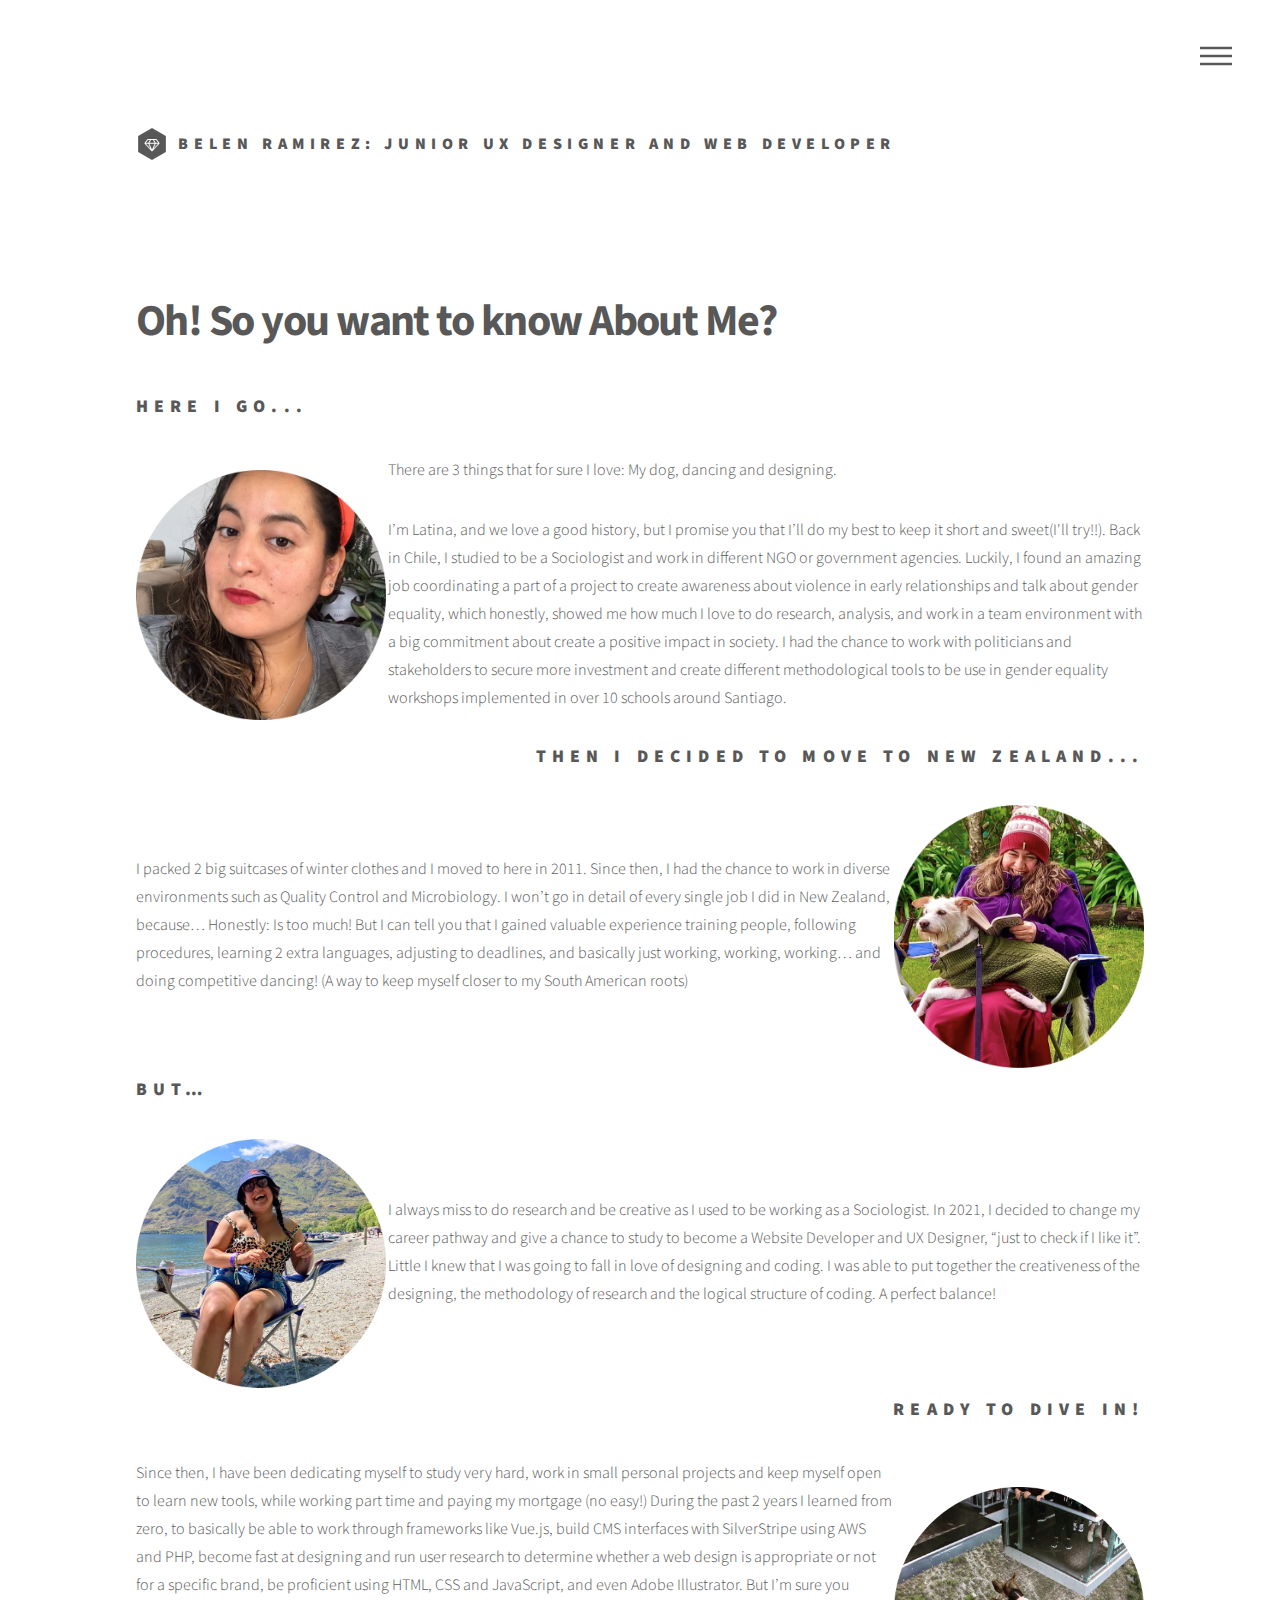
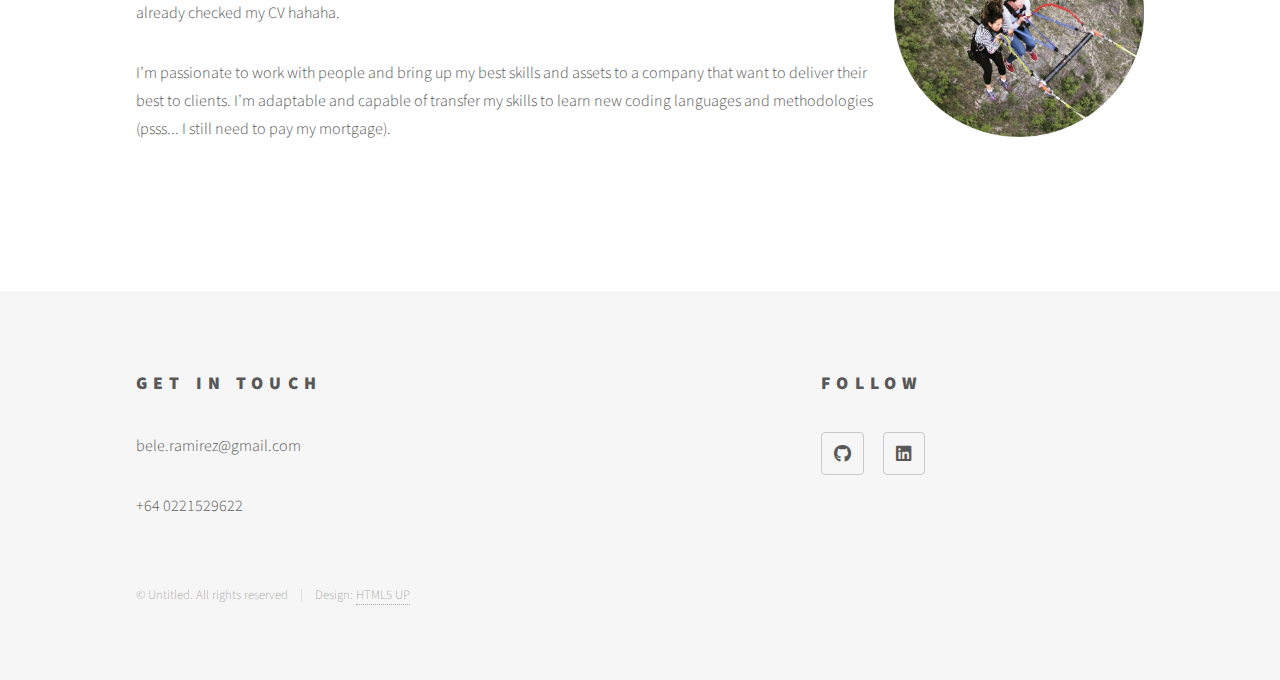
==== commit 0dbb4d42: "update" ====
--- a/about.html
+++ b/about.html
@@ -64,7 +64,7 @@
 									<div class="paragraph-wrapper">
 										<p class="paragraph">There are 3 things that for sure I love: My dog, dancing and designing.</p>
 
-										<p class="paragraph">I’m Latina, and we love a good history, but I promise you that I’ll do my best to keep it short and sweet.Back in Chile, I studied to be a Sociologist and work in different NGO or government agencies. Luckily, I found an amazing job coordinating a part of a project to create awareness about violence in early relationships and talk about gender equality, which honestly, showed me how much I love to do research, analysis, and work in a team environment with a big commitment about create a positive impact in society. I had the chance to work with politicians and stakeholders to secure more investment and create different methodological tools to be use in gender equality workshops implemented in over 10 schools around Santiago. </p>
+										<p class="paragraph">I’m Latina, and we love a good history, but I promise you that I’ll do my best to keep it short and sweet(I'll try!!). Back in Chile, I studied to be a Sociologist and work in different NGO or government agencies. Luckily, I found an amazing job coordinating a part of a project to create awareness about violence in early relationships and talk about gender equality, which honestly, showed me how much I love to do research, analysis, and work in a team environment with a big commitment about create a positive impact in society. I had the chance to work with politicians and stakeholders to secure more investment and create different methodological tools to be use in gender equality workshops implemented in over 10 schools around Santiago. </p>
 									</div>
 								</div>
 								<h2 class="right-align">Then I decided to move to New Zealand...</h2>
@@ -97,7 +97,7 @@
 
 										<p class="paragraph">Since then, I have been dedicating myself to study very hard, work in small personal projects and keep myself open to learn new tools, while working part time and paying my mortgage (no easy!) During the past 2 years I learned from zero, to basically be able to work through frameworks like Vue.js, build CMS interfaces with SilverStripe using AWS and PHP, become fast at designing and run user research to determine whether a web design is appropriate or not for a specific brand, be proficient using HTML, CSS and JavaScript, and even Adobe Illustrator. But I’m sure you already checked my CV hahaha.  </p>
 
-										<p class="paragraph">I’m passionate to work with people and to bring up my best skills and assets to a company that want to deliver their best to clients. I’m adaptable and capable of transfer my skills to learn new coding languages and methodologies.</p>
+										<p class="paragraph">I’m passionate to work with people and bring up my best skills and assets to a company that want to deliver their best to clients. I’m adaptable and capable of transfer my skills to learn new coding languages and methodologies (psss... I still need to pay my mortgage).</p>
 									</div>
 								</div>
 							</div>
--- a/assets/css/my-css.css
+++ b/assets/css/my-css.css
@@ -99,7 +99,7 @@
   align-items: center;
 }
 .about-me-wrapper .about-me-paragraph-wrapper .img-wrapper {
-  width: clamp(150px, 50vw, 200px);
+  width: clamp(150px, 50vw, 250px);
 }
 .about-me-wrapper .about-me-paragraph-wrapper .img-wrapper img {
   height: 100%;
@@ -108,7 +108,7 @@
      object-fit: fill;
 }
 .about-me-wrapper .about-me-paragraph-wrapper .paragraph-wrapper {
-  max-width: 80%;
+  max-width: 75%;
 }
 
 .inverted {
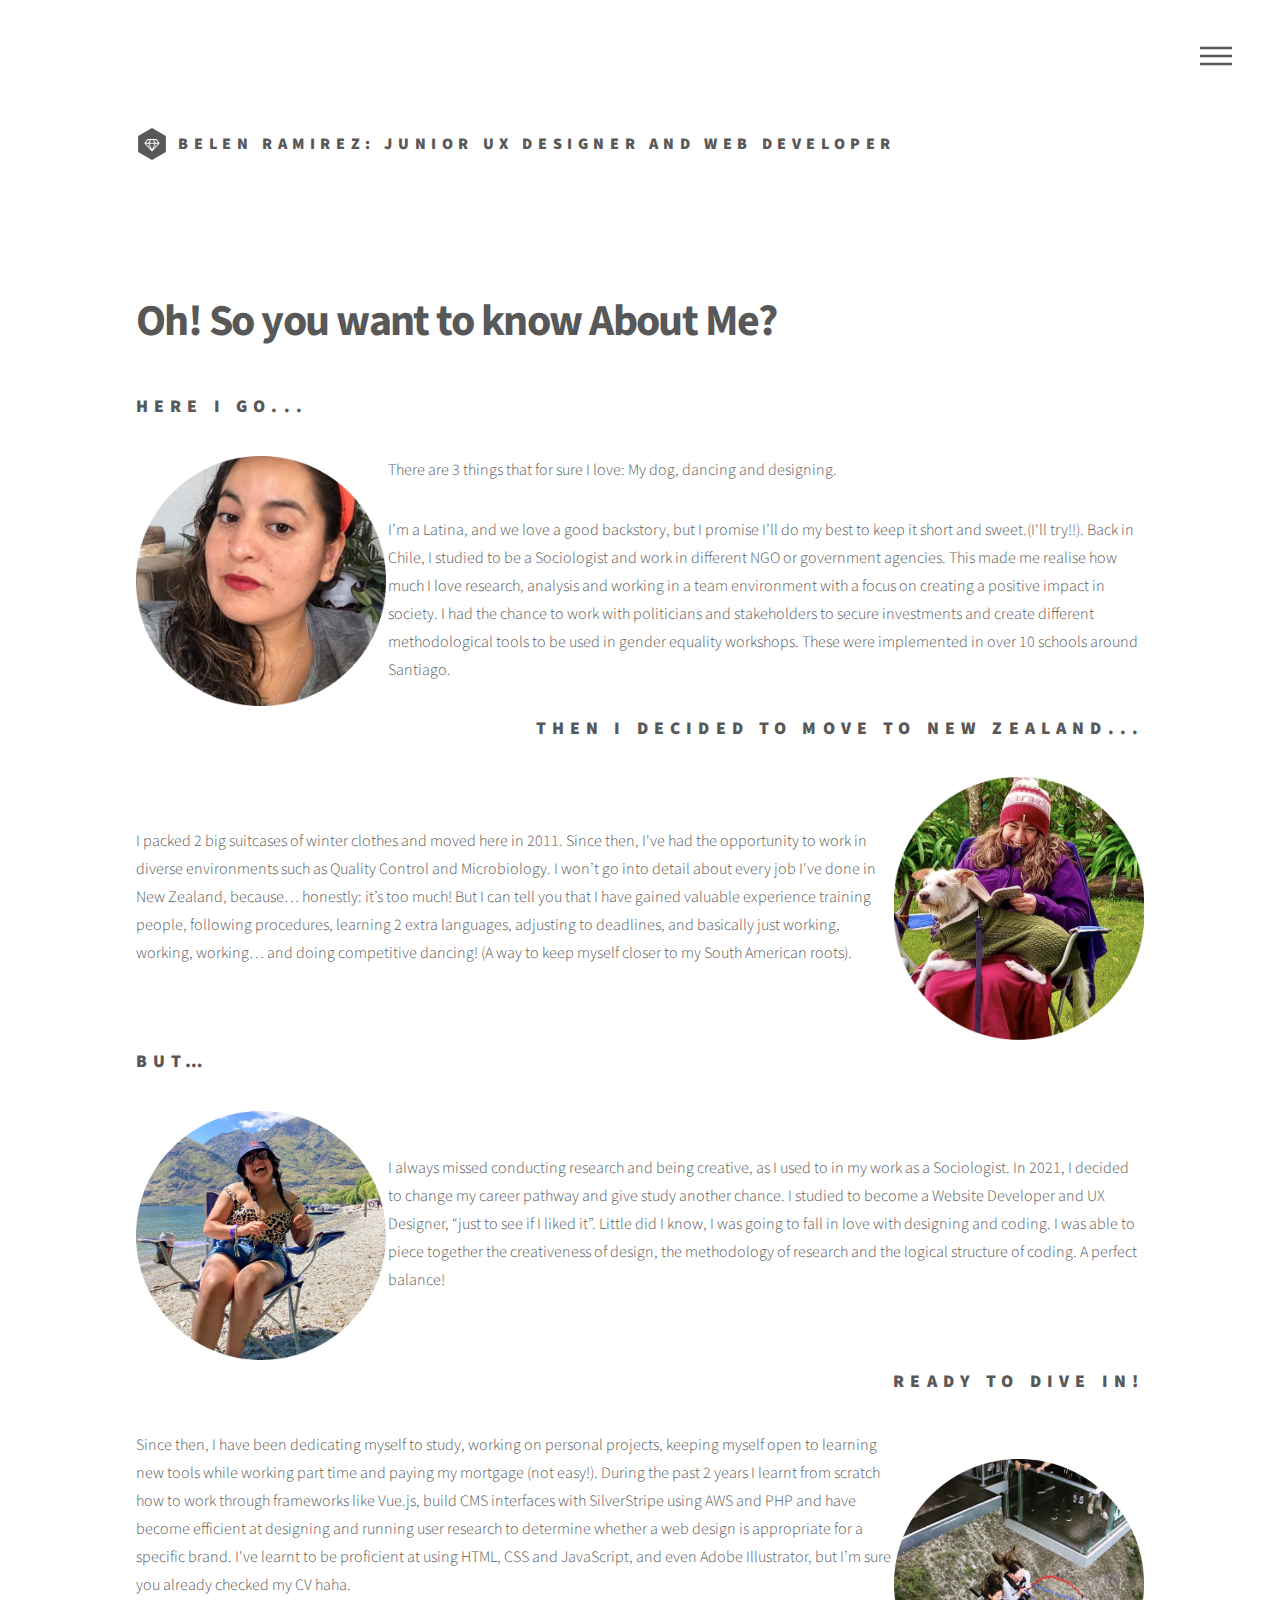
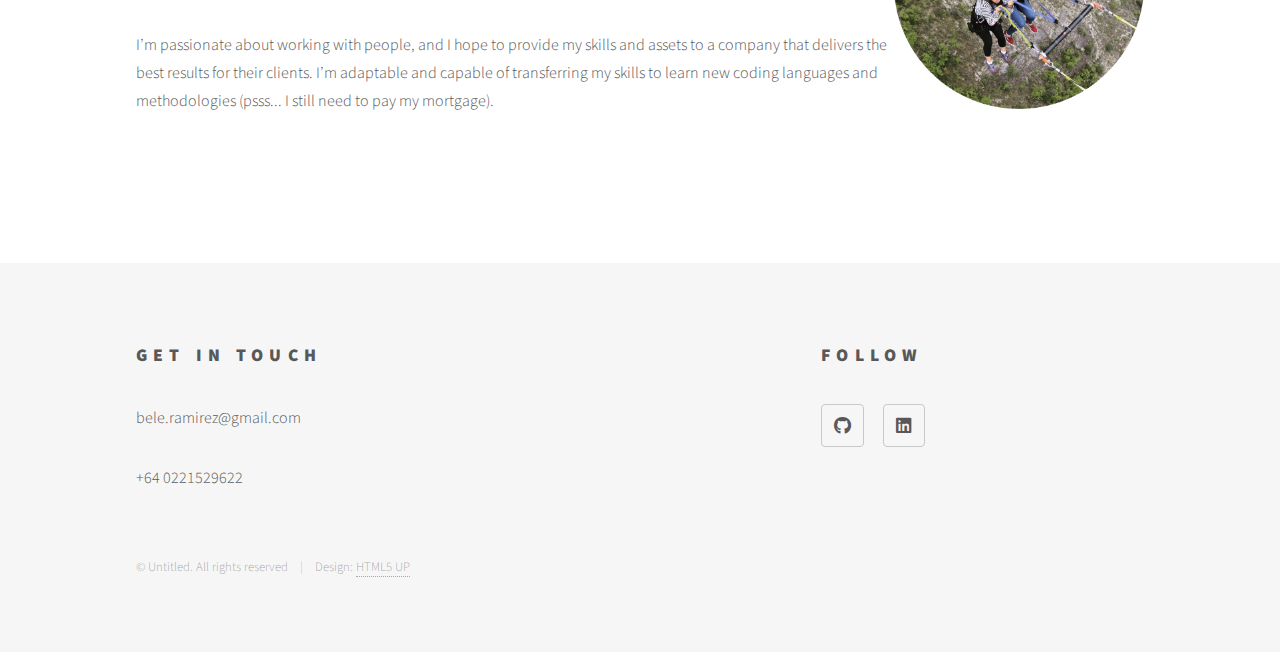
==== commit 78cf346f: "updated" ====
--- a/about.html
+++ b/about.html
@@ -64,7 +64,7 @@
 									<div class="paragraph-wrapper">
 										<p class="paragraph">There are 3 things that for sure I love: My dog, dancing and designing.</p>
 
-										<p class="paragraph">I’m Latina, and we love a good history, but I promise you that I’ll do my best to keep it short and sweet(I'll try!!). Back in Chile, I studied to be a Sociologist and work in different NGO or government agencies. Luckily, I found an amazing job coordinating a part of a project to create awareness about violence in early relationships and talk about gender equality, which honestly, showed me how much I love to do research, analysis, and work in a team environment with a big commitment about create a positive impact in society. I had the chance to work with politicians and stakeholders to secure more investment and create different methodological tools to be use in gender equality workshops implemented in over 10 schools around Santiago. </p>
+										<p class="paragraph">I’m a Latina, and we love a good backstory, but I promise I’ll do my best to keep it short and sweet.(I'll try!!). Back in Chile, I studied to be a Sociologist and work in different NGO or government agencies. This made me realise how much I love research, analysis and working in a team environment with a focus on creating a positive impact in society. I had the chance to work with politicians and stakeholders to secure investments and create different methodological tools to be used in gender equality workshops. These were implemented in over 10 schools around Santiago.  </p>
 									</div>
 								</div>
 								<h2 class="right-align">Then I decided to move to New Zealand...</h2>
@@ -75,7 +75,7 @@
 									</div>
 									<div class="paragraph-wrapper">
 
-										<p class="paragraph">I packed 2 big suitcases of winter clothes and I moved to here in 2011. Since then, I had the chance to work in diverse environments such as Quality Control and Microbiology. I won’t go in detail of every single job I did in New Zealand, because… Honestly: Is too much! But I can tell you that I gained valuable experience training people, following procedures, learning 2 extra languages, adjusting to deadlines, and basically just working, working, working…  and doing competitive dancing! (A way to keep myself closer to my South American roots) </p>
+										<p class="paragraph">I packed 2 big suitcases of winter clothes and moved here in 2011. Since then, I've had the opportunity to work in diverse environments such as Quality Control and Microbiology. I won’t go into detail about every job I've done in New Zealand, because… honestly: it’s too much! But I can tell you that I have gained valuable experience training people, following procedures, learning 2 extra languages, adjusting to deadlines, and basically just working, working, working…  and doing competitive dancing! (A way to keep myself closer to my South American roots). </p>
 									</div>
 								</div>
 
@@ -85,7 +85,7 @@
 										<img src="./images/about-me-4.png" alt="">
 									</div>
 									<div class="paragraph-wrapper">
-										<p class="paragraph">I always miss to do research and be creative as I used to be working as a Sociologist. In 2021, I decided to change my career pathway and give a chance to study to become a Website Developer and UX Designer, “just to check if I like it”. Little I knew that I was going to fall in love of designing and coding. I was able to put together the creativeness of the designing, the methodology of research and the logical structure of coding. A perfect balance!</p>
+										<p class="paragraph">I always missed conducting research and being creative, as I used to in my work as a Sociologist. In 2021, I decided to change my career pathway and give study another chance. I studied to become a Website Developer and UX Designer, “just to see if I liked it”. Little did I know, I was going to fall in love with designing and coding. I was able to piece together the creativeness of design, the methodology of research and the logical structure of coding. A perfect balance!</p>
 									</div>
 								</div>
 								<h2 class="right-align">Ready to dive in!</h2>
@@ -95,9 +95,9 @@
 									</div>
 									<div class="paragraph-wrapper">
 
-										<p class="paragraph">Since then, I have been dedicating myself to study very hard, work in small personal projects and keep myself open to learn new tools, while working part time and paying my mortgage (no easy!) During the past 2 years I learned from zero, to basically be able to work through frameworks like Vue.js, build CMS interfaces with SilverStripe using AWS and PHP, become fast at designing and run user research to determine whether a web design is appropriate or not for a specific brand, be proficient using HTML, CSS and JavaScript, and even Adobe Illustrator. But I’m sure you already checked my CV hahaha.  </p>
+										<p class="paragraph">Since then, I have been dedicating myself to study, working on personal projects, keeping myself open to learning new tools while working part time and paying my mortgage (not easy!). During the past 2 years I learnt from scratch how to work through frameworks like Vue.js, build CMS interfaces with SilverStripe using AWS and PHP and have become efficient at designing and running user research to determine whether a web design is appropriate for a specific brand. I've learnt to be proficient at using HTML, CSS and JavaScript, and even Adobe Illustrator, but I’m sure you already checked my CV haha.</p>
 
-										<p class="paragraph">I’m passionate to work with people and bring up my best skills and assets to a company that want to deliver their best to clients. I’m adaptable and capable of transfer my skills to learn new coding languages and methodologies (psss... I still need to pay my mortgage).</p>
+										<p class="paragraph">I’m passionate about working with people, and I hope to provide my skills and assets to a company that delivers the best results for their clients. I’m adaptable and capable of transferring my skills to learn new coding languages and methodologies (psss... I still need to pay my mortgage).</p>
 									</div>
 								</div>
 							</div>
--- a/assets/css/my-css.css
+++ b/assets/css/my-css.css
@@ -68,11 +68,11 @@
   }
 }
 
-/* ECO */
-#eco-hero-img {
+/* HERO IMAGES */
+#eco-hero-img, #hb-hero-image {
   height: 400px;
 }
-#eco-hero-img img {
+#eco-hero-img img, #hb-hero-image img {
   height: 100%;
   -o-object-fit: cover;
      object-fit: cover;
@@ -85,6 +85,8 @@
 #about img {
   width: 100%;
   height: 100%;
+  -o-object-fit: cover;
+     object-fit: cover;
 }
 
 .about-me-wrapper {
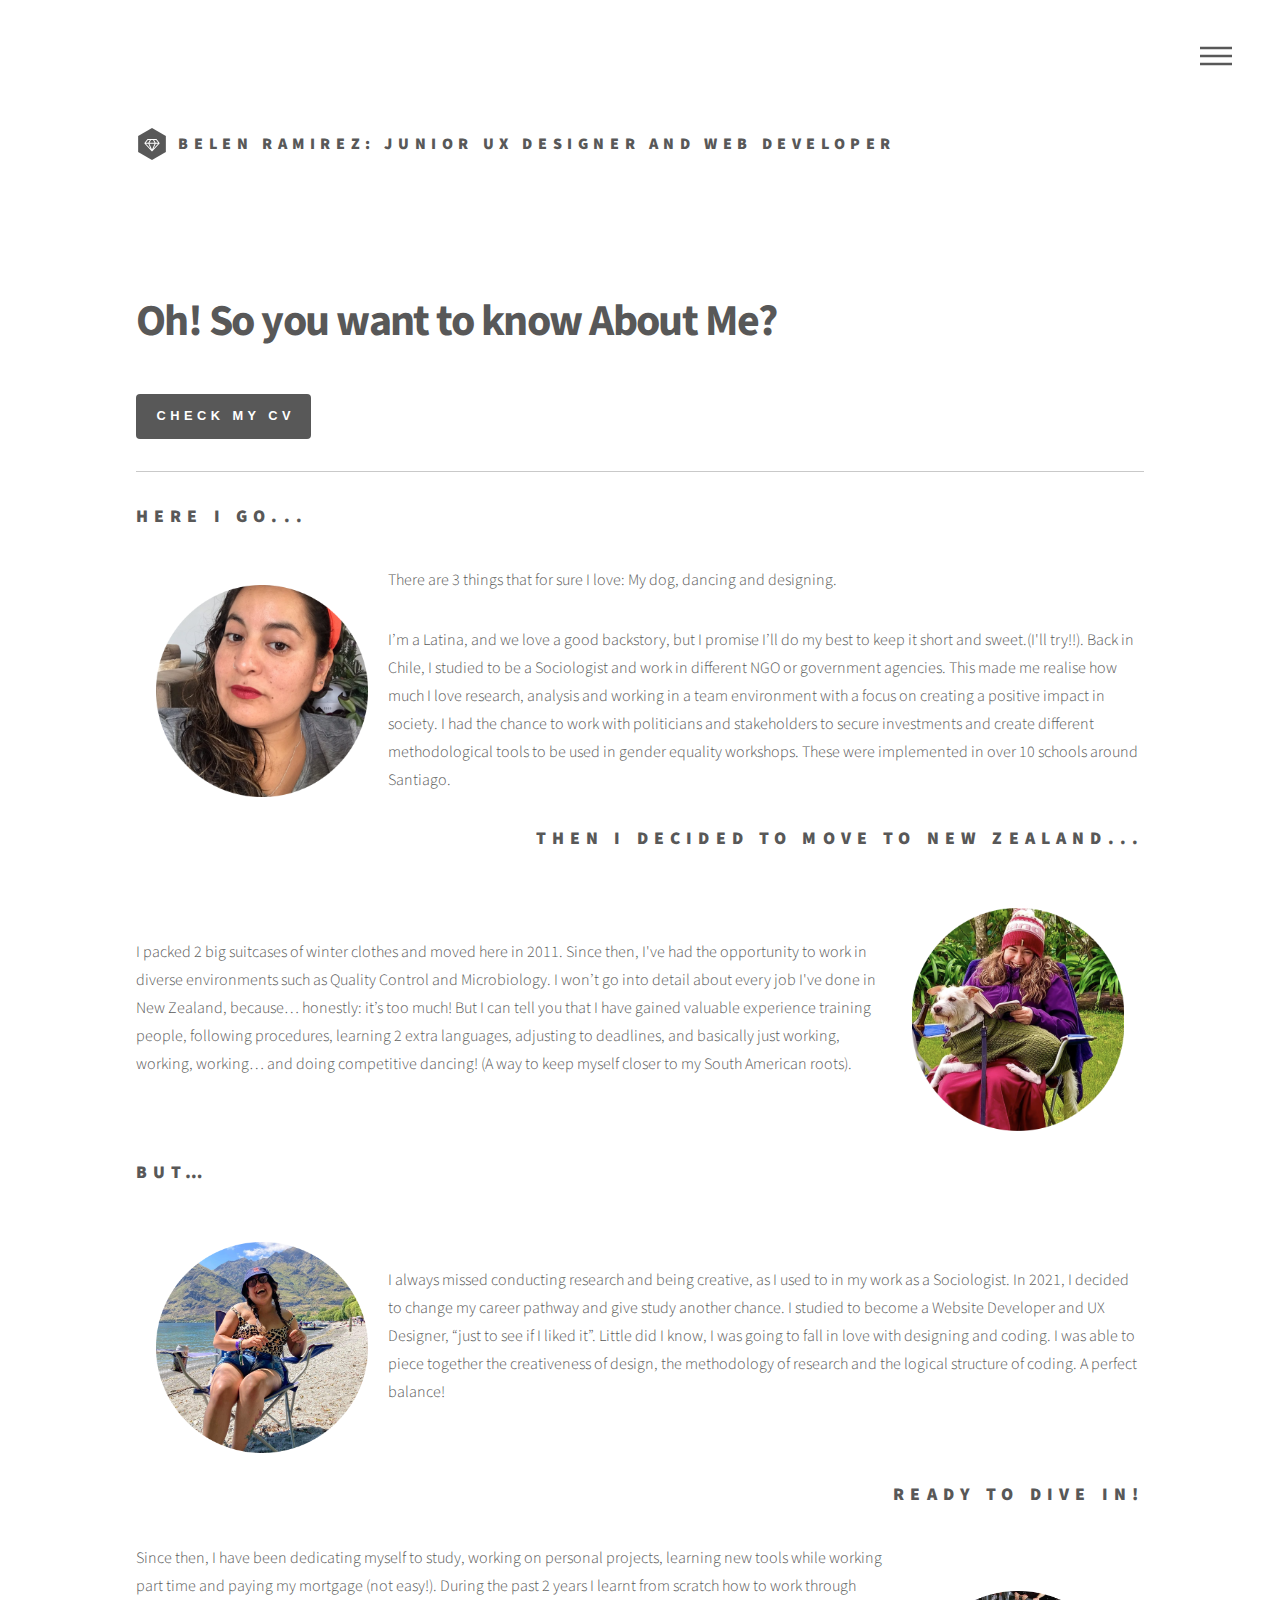
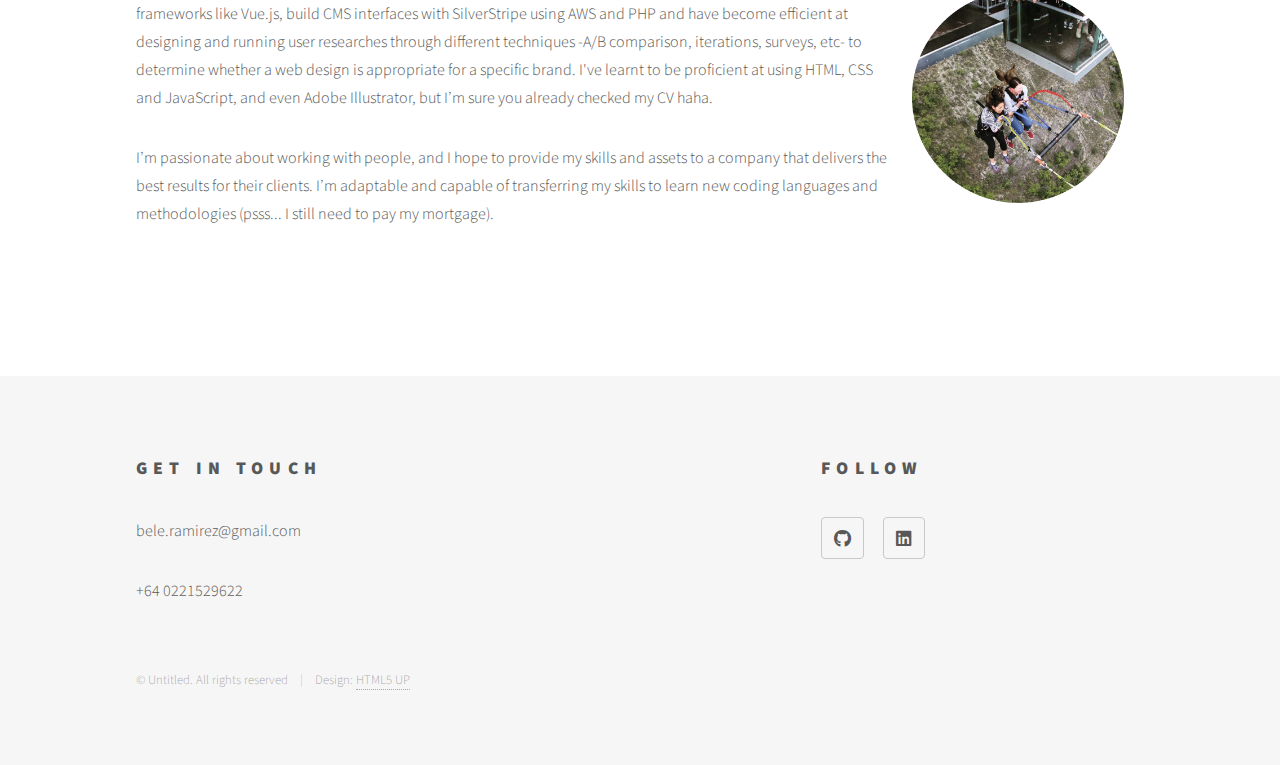
==== commit 26d73f72: "update" ====
--- a/about.html
+++ b/about.html
@@ -52,9 +52,11 @@
 					<div id="main">
 						<div class="inner">
 							<h1>Oh! So you want to know About Me?</h1>
-							<!-- <div id="about">
-								<img src="./images/about.png" alt="" />
-							</div> -->
+							<div class="demo-repository-section">
+								<a href="https://1drv.ms/b/s!AlMkfl4v7GuPoEuMFZnOT0WRxpQi?e=GCCR6B"><button class='primary' target="_blank">Check My CV</button></a>
+							</div>
+
+							<hr>
 							<div class="about-me-wrapper">
 								<h2 class="about-me-title">Here I go...</h2>
 								<div class="about-me-paragraph-wrapper">
@@ -95,7 +97,7 @@
 									</div>
 									<div class="paragraph-wrapper">
 
-										<p class="paragraph">Since then, I have been dedicating myself to study, working on personal projects, keeping myself open to learning new tools while working part time and paying my mortgage (not easy!). During the past 2 years I learnt from scratch how to work through frameworks like Vue.js, build CMS interfaces with SilverStripe using AWS and PHP and have become efficient at designing and running user research to determine whether a web design is appropriate for a specific brand. I've learnt to be proficient at using HTML, CSS and JavaScript, and even Adobe Illustrator, but I’m sure you already checked my CV haha.</p>
+										<p class="paragraph">Since then, I have been dedicating myself to study, working on personal projects, learning new tools while working part time and paying my mortgage (not easy!). During the past 2 years I learnt from scratch how to work through frameworks like Vue.js, build CMS interfaces with SilverStripe using AWS and PHP and have become efficient at designing and running user researches through different techniques -A/B comparison, iterations, surveys, etc- to determine whether a web design is appropriate for a specific brand. I've learnt to be proficient at using HTML, CSS and JavaScript, and even Adobe Illustrator, but I’m sure you already checked my CV haha.</p>
 
 										<p class="paragraph">I’m passionate about working with people, and I hope to provide my skills and assets to a company that delivers the best results for their clients. I’m adaptable and capable of transferring my skills to learn new coding languages and methodologies (psss... I still need to pay my mortgage).</p>
 									</div>
@@ -112,22 +114,6 @@
 								<h2>Get in touch</h2>
                                 <p>bele.ramirez@gmail.com</p>
                                 <p>+64 0221529622</p>
-								<!-- <form method="post" action="#">
-									<div class="fields">
-										<div class="field half">
-											<input type="text" name="name" id="name" placeholder="Name" />
-										</div>
-										<div class="field half">
-											<input type="email" name="email" id="email" placeholder="Email" />
-										</div>
-										<div class="field">
-											<textarea name="message" id="message" placeholder="Message"></textarea>
-										</div>
-									</div>
-									<ul class="actions">
-										<li><input type="submit" value="Send" class="primary" /></li>
-									</ul>
-								</form> -->
 							</section>
 							<section>
 								<h2>Follow</h2>
--- a/assets/css/my-css.css
+++ b/assets/css/my-css.css
@@ -9,6 +9,11 @@
   height: 150px;
   width: 400px;
   margin-left: 20px;
+}
+.project-content-section .tucasa {
+  background-color: rgb(43, 54, 28);
+  padding: 10px;
+  border-radius: 10px;
 }
 .project-content-section .logo {
   width: 100%;
@@ -102,6 +107,7 @@
 }
 .about-me-wrapper .about-me-paragraph-wrapper .img-wrapper {
   width: clamp(150px, 50vw, 250px);
+  margin: 20px;
 }
 .about-me-wrapper .about-me-paragraph-wrapper .img-wrapper img {
   height: 100%;
@@ -112,7 +118,15 @@
 .about-me-wrapper .about-me-paragraph-wrapper .paragraph-wrapper {
   max-width: 75%;
 }
+.about-me-wrapper .inverted {
+  flex-direction: row-reverse;
+}
 
-.inverted {
-  flex-direction: row-reverse;
+@media screen and (max-width: 900px) {
+  .about-me-wrapper .right-align, .about-me-wrapper h2 {
+    text-align: center;
+  }
+  .about-me-wrapper .about-me-paragraph-wrapper {
+    flex-direction: column;
+  }
 }/*# sourceMappingURL=my-css.css.map */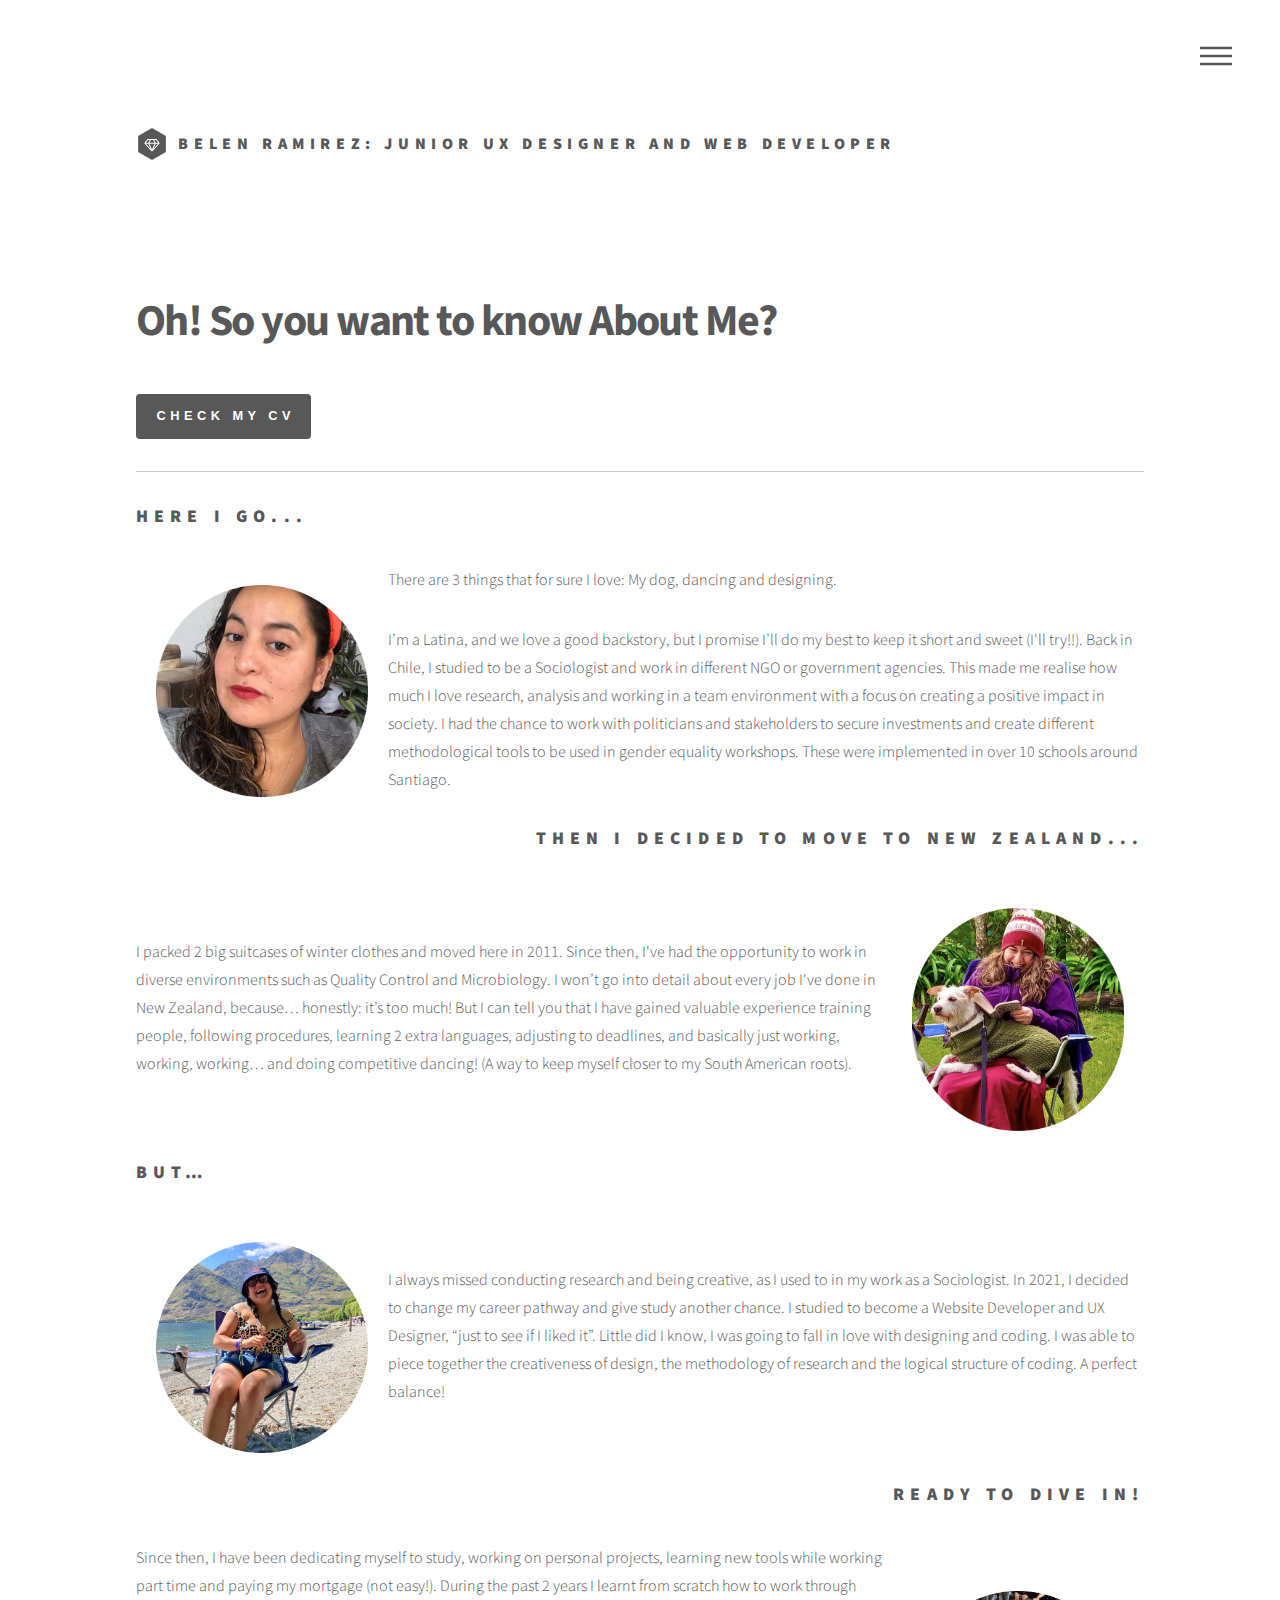
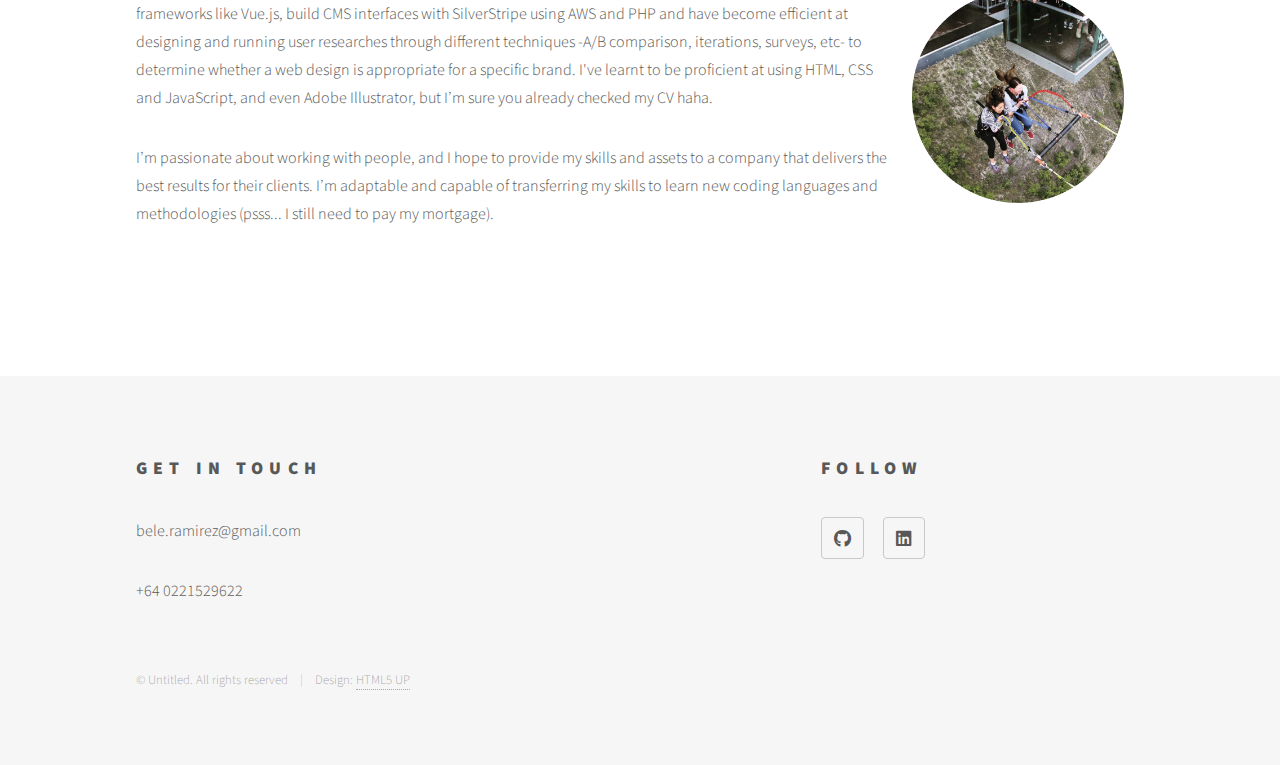
==== commit a0abee1c: "update" ====
--- a/about.html
+++ b/about.html
@@ -66,7 +66,7 @@
 									<div class="paragraph-wrapper">
 										<p class="paragraph">There are 3 things that for sure I love: My dog, dancing and designing.</p>
 
-										<p class="paragraph">I’m a Latina, and we love a good backstory, but I promise I’ll do my best to keep it short and sweet.(I'll try!!). Back in Chile, I studied to be a Sociologist and work in different NGO or government agencies. This made me realise how much I love research, analysis and working in a team environment with a focus on creating a positive impact in society. I had the chance to work with politicians and stakeholders to secure investments and create different methodological tools to be used in gender equality workshops. These were implemented in over 10 schools around Santiago.  </p>
+										<p class="paragraph">I’m a Latina, and we love a good backstory, but I promise I’ll do my best to keep it short and sweet (I'll try!!). Back in Chile, I studied to be a Sociologist and work in different NGO or government agencies. This made me realise how much I love research, analysis and working in a team environment with a focus on creating a positive impact in society. I had the chance to work with politicians and stakeholders to secure investments and create different methodological tools to be used in gender equality workshops. These were implemented in over 10 schools around Santiago.  </p>
 									</div>
 								</div>
 								<h2 class="right-align">Then I decided to move to New Zealand...</h2>
--- a/assets/css/my-css.css
+++ b/assets/css/my-css.css
@@ -1,3 +1,9 @@
+.learn-more-wrapper {
+  margin: 0 0 32px 0;
+  display: flex;
+  justify-content: flex-end;
+}
+
 .project-content-section p, .project-content-section h3 {
   margin: 10px 0;
 }
@@ -21,20 +27,6 @@
   -o-object-fit: fill;
      object-fit: fill;
 }
-.project-content-section .tools-section {
-  display: flex;
-  align-items: center;
-  margin: 32px 0;
-}
-.project-content-section .tool-btn {
-  border-spacing: 10px 5px;
-  border: 2px solid #8499e7;
-  width: -moz-fit-content;
-  width: fit-content;
-  padding: 5px 15px;
-  border-radius: 5px;
-  margin-right: 10px;
-}
 .project-content-section .link {
   color: #8499e7;
 }
@@ -54,12 +46,6 @@
      object-fit: cover;
 }
 @media screen and (max-width: 900px) {
-  .project-content-section .tools-section {
-    flex-wrap: wrap;
-  }
-  .project-content-section .tools-section .tool-btn {
-    margin-bottom: 10px;
-  }
   .project-content-section .mockups-section {
     flex-direction: column;
   }
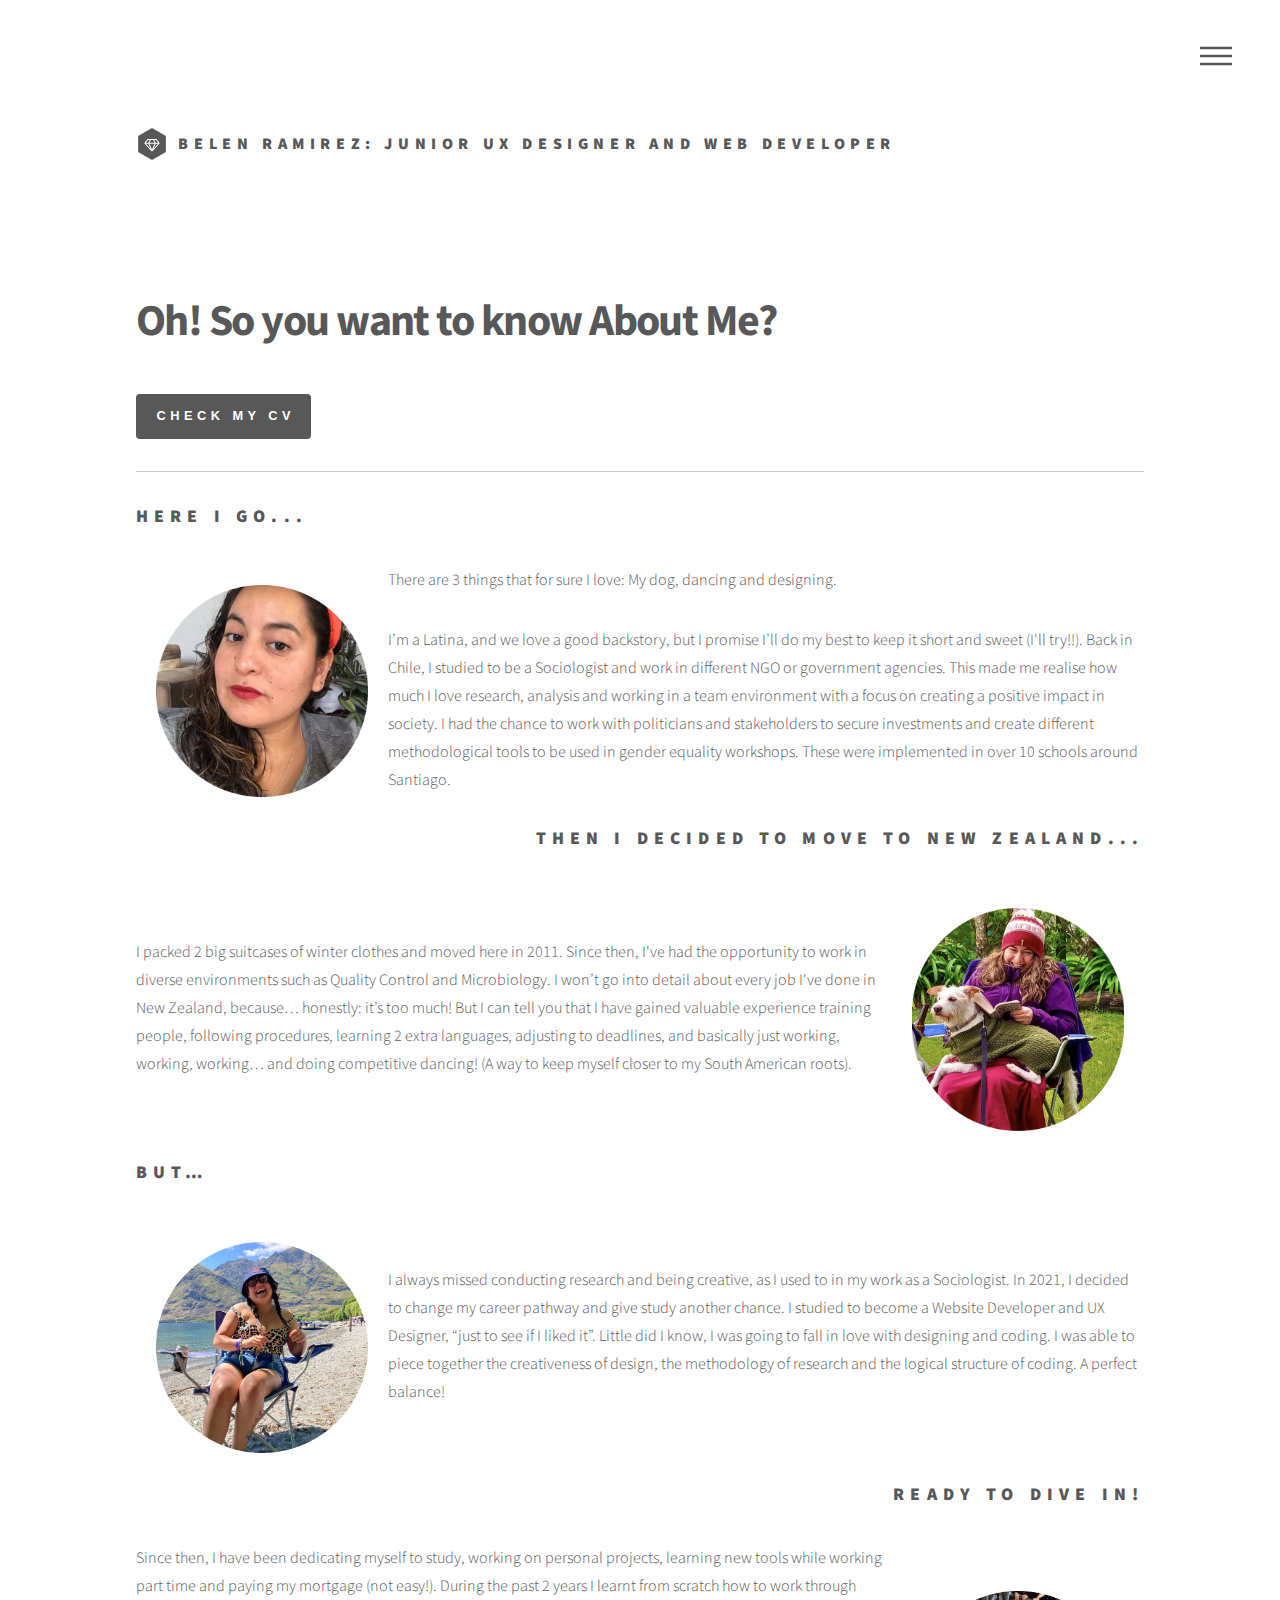
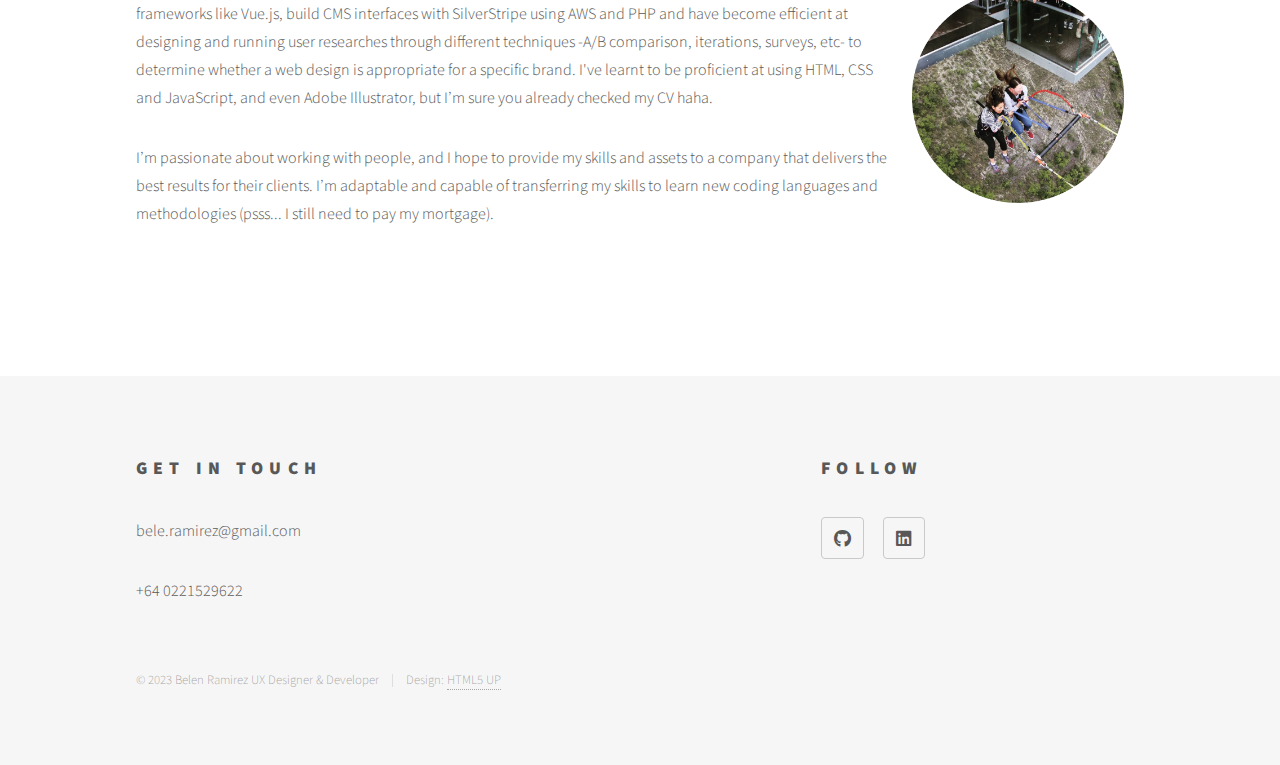
==== commit 2331888d: "Update about.html" ====
--- a/about.html
+++ b/about.html
@@ -123,7 +123,7 @@
 								</ul>
 							</section>
 							<ul class="copyright">
-								<li>&copy; Untitled. All rights reserved</li><li>Design: <a href="http://html5up.net">HTML5 UP</a></li>
+								<li>&copy; 2023 Belen Ramirez UX Designer & Developer</li><li>Design: <a href="http://html5up.net">HTML5 UP</a></li>
 							</ul>
 						</div>
 					</footer>
